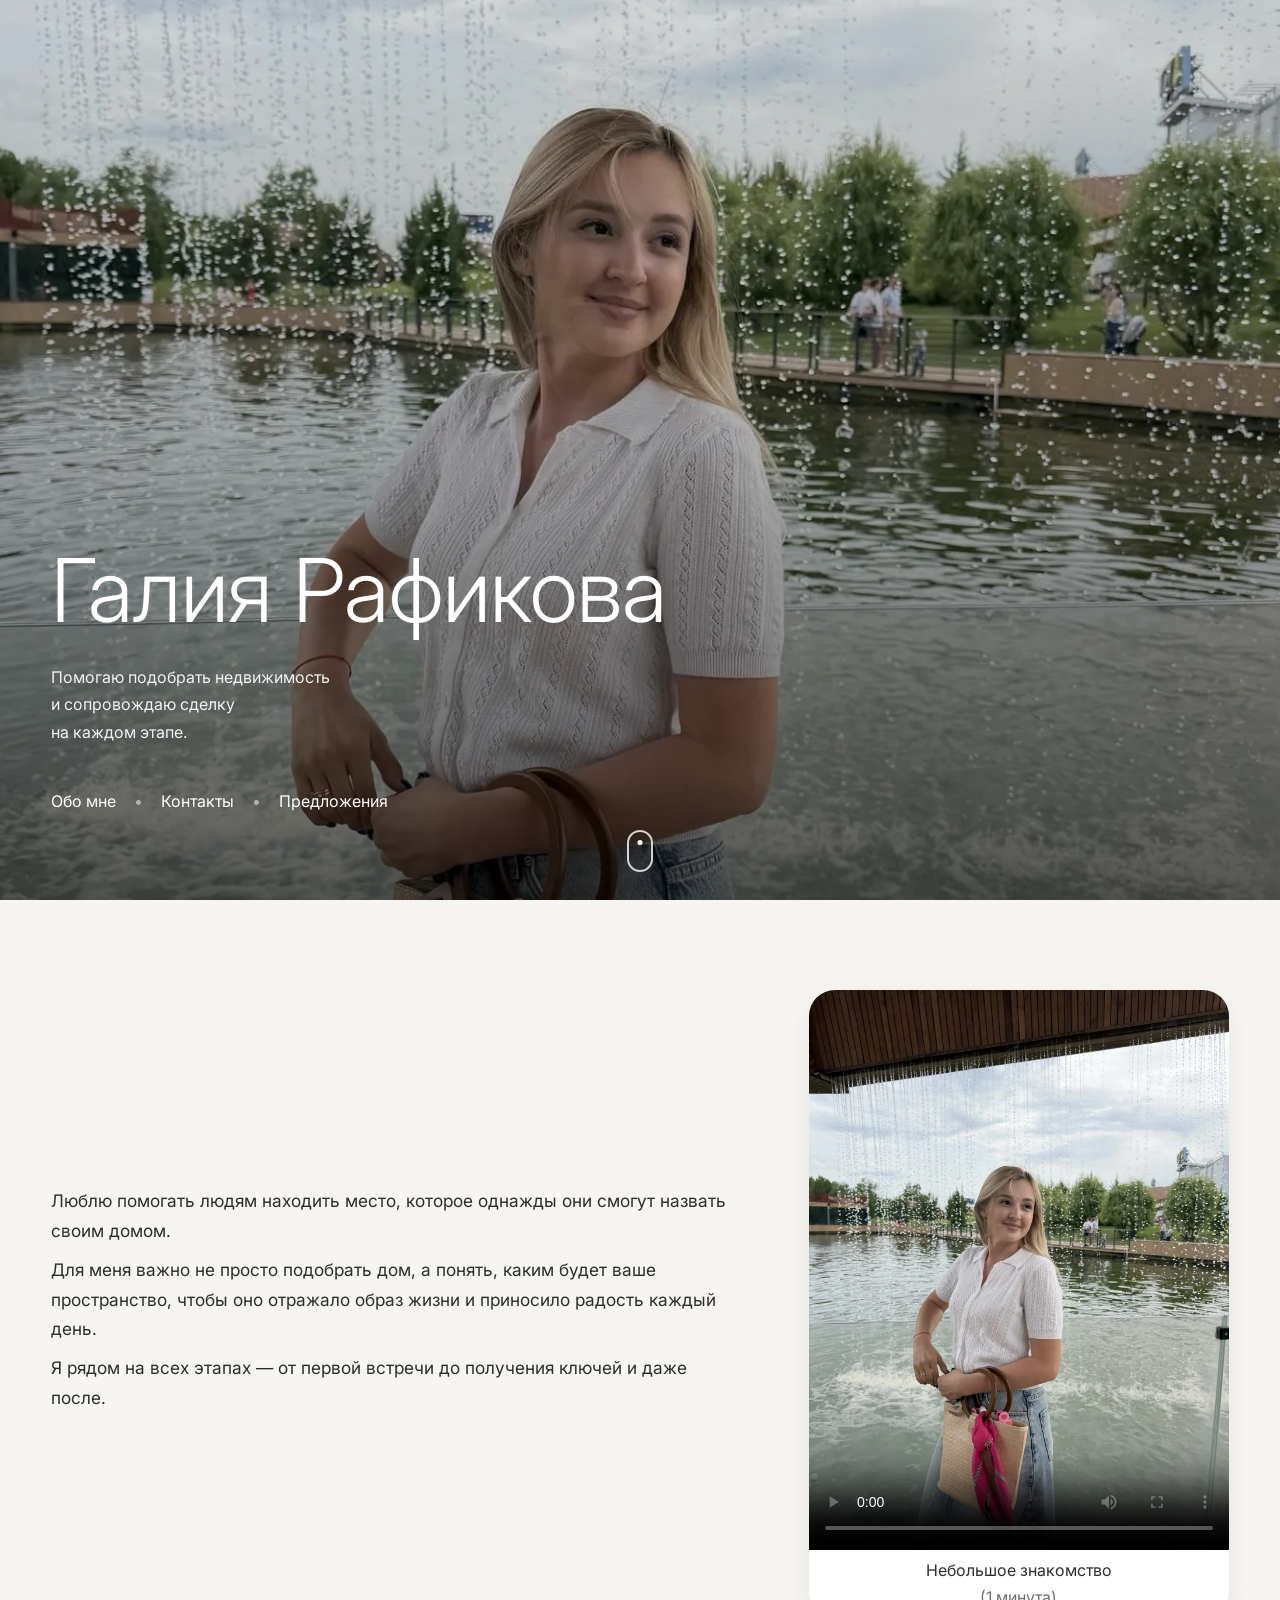
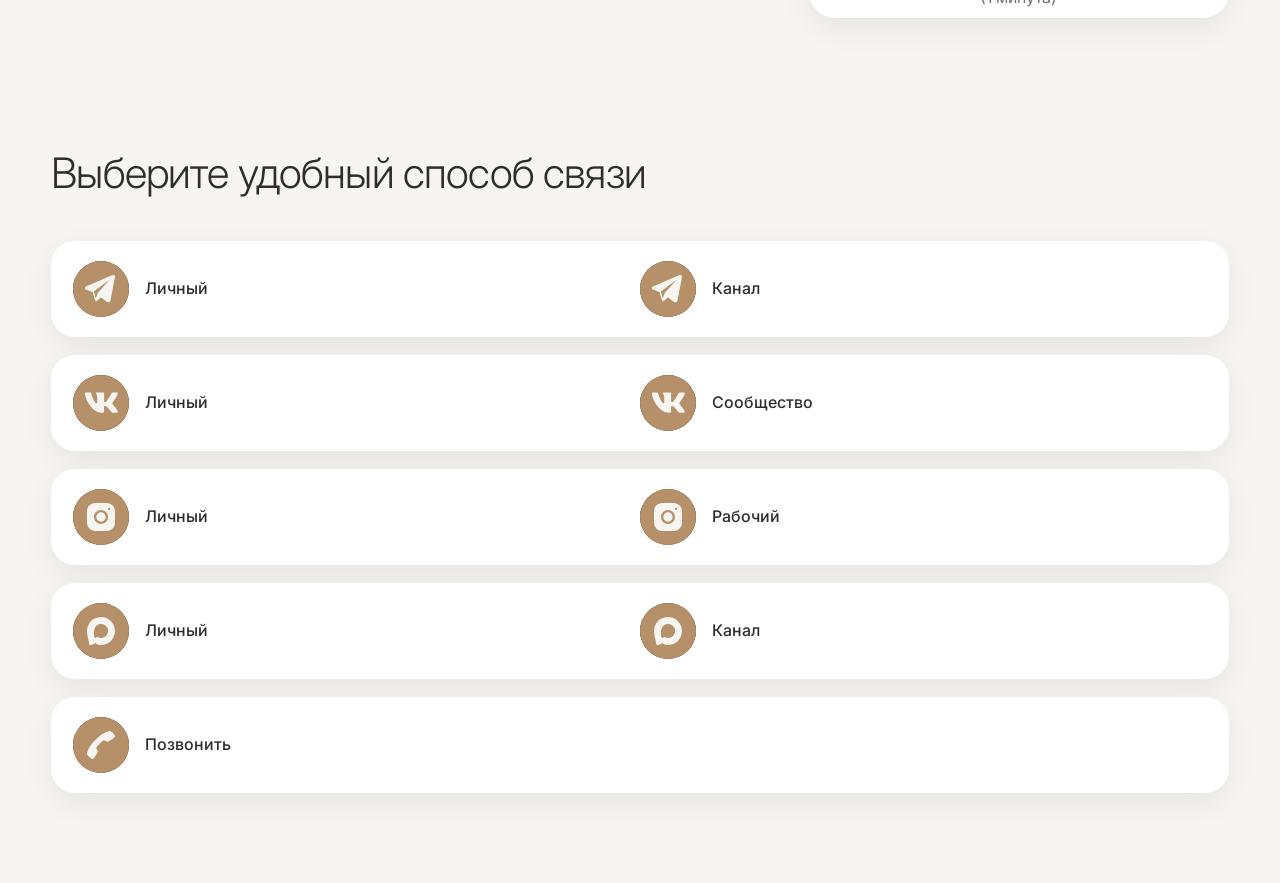
==== index.html @ 05f5747e "Обновить контакты и добавить ссылку на предложения" ====
<!DOCTYPE html>
<html lang="ru">
<head>
    <meta charset="UTF-8">
    <meta name="viewport" content="width=device-width, initial-scale=1.0">
    <title>Галия Рафикова</title>
    <meta name="description" content="Персональная страница. Помогаю подобрать загородный дом и сопровождаю сделку на каждом этапе.">
    <link rel="preconnect" href="https://fonts.googleapis.com">
    <link rel="preconnect" href="https://fonts.gstatic.com" crossorigin>
    <link href="https://fonts.googleapis.com/css2?family=Inter:wght@300;400;500;600;700&display=swap" rel="stylesheet">
    <link rel="stylesheet" href="style.css">
    <!-- Google tag (gtag.js) -->
<script async src="https://www.googletagmanager.com/gtag/js?id=G-031MN42DJV"></script>
<script>
  window.dataLayer = window.dataLayer || [];
  function gtag(){dataLayer.push(arguments);}
  gtag('js', new Date());

  gtag('config', 'G-031MN42DJV');
</script>
</head>
<body>

    <!-- Hero section -->
    <header class="hero">
        <div class="hero-bg"></div>
        <div class="overlay"></div>
        <div class="hero-content">
            <!--<div class="hero-label">Риелтор по загородной недвижимости</div>-->
            <h1>Галия Рафикова</h1>
            <p class="hero-text">Помогаю подобрать недвижимость<br>и сопровождаю сделку<br>на каждом этапе.</p>
            <div class="hero-links">
                <a href="#about">Обо мне</a>
                <span>•</span>
                <a href="#contacts">Контакты</a>
                <span>•</span>
                <a href="#offers">Предложения</a>
            </div>
        </div>
        <a href="#about" class="scroll-down"><span></span></a>
    </header>

    <main>
        <!-- About section -->
        <section class="about section" id="about">
            <div class="container">
                <div class="about-grid">
                    <div class="about-text">
                        <p>Люблю помогать людям находить место, которое однажды они смогут назвать своим домом.</p>
                        <p>Для меня важно не просто подобрать дом, а понять, каким будет ваше пространство, чтобы оно отражало образ жизни и приносило радость каждый день.</p>
                        <p>Я рядом на всех этапах — от первой встречи до получения ключей и даже после.</p>
                    </div>
                    <div class="video-card">
                        <video controls preload="metadata" poster="assets/avatar.jpg">
                            <source src="assets/intro.mp4" type="video/mp4">
                        </video>
                        <div class="video-caption">Небольшое знакомство<br><span>(1 минута)</span></div>
                    </div>
                </div>
            </div>
        </section>

        <!-- Contacts section -->
        <section class="contacts section" id="contacts">
            <div class="container">
                <div class="section-title">Выберите удобный способ связи</div>
                <div class="contact-table">
                    <!-- Telegram row: personal and channel -->
                    <div class="contact-row">
                        <div class="contact-item">
                            <a href="https://t.me/GaliyaRM"><img src="assets/TG.svg" alt"Telegram" class="icon-svg"></a>
                            <span class="label">Личный</span>
                        </div>
                        <div class="contact-item">
                            <a href="https://t.me/poyushchiy_riyeltor"><img src="assets/TG.svg" alt"Telegram" class="icon-svg"></a>
                            <span class="label">Канал</span>
                        </div>
                    </div>
                    <!-- VK row: personal and community -->
                    <div class="contact-row">
                        <div class="contact-item">
                            <a href="https://vk.ru/ggaliyaaa"><img src="assets/VK.svg" alt"VK" class="icon-svg"></a>
                            <span class="label">Личный</span>
                        </div>
                        <div class="contact-item">
                            <a href="https://vk.ru/rieltor_ufa_galiya">
                                <img src="assets/VK.svg" alt="VK">
                            </a>
                            <span class="label">Сообщество</span>
                        </div>
                    </div>
                    <!-- Instagram row -->
                    <div class="contact-row">
                        <div class="contact-item">
                            <a href="https://www.instagram.com/ggaliyaaa?igsh=MXNuMW1iaDBhY3Rzcg=="><img src="assets/Inst.svg" alt"Instagram" class="icon-svg"></a>
                            <span class="label">Личный</span>
                        </div>
                        <div class="contact-item">
                            <a href="https://www.instagram.com/poyushchiy_rieltor?igsh=ZHA2aWFreW03Mzc0">
                                <img src="assets/Inst.svg" alt="Instagram">
                            </a>
                            <span class="label">Рабочий</span>
                        </div>
                    </div>
                    <!-- MAX row: personal and channel -->
                    <div class="contact-row">
                        <div class="contact-item">
                            <a href="https://max.ru/u/f9LHodD0cOJs8bDot6zWqqM2GcvlNwdci64rHVPTE4IN353moFvcKbAG3RU"><img src="assets/Max.svg" alt"Max" class="icon-svg"></a>
                            <span class="label">Личный</span>
                        </div>
                        <div class="contact-item">
                            <a href="https://max.ru/channel_poyushchiy_rieltor"><img src="assets/Max.svg" alt"Max" class="icon-svg"></a>
                            <span class="label">Канал</span>
                        </div>
                    </div>
                    <!-- Телефон row: personal only -->
                    <div class="contact-row">
                        <div class="contact-item">
                            <a href="tel:+79613612350"><img src="assets/Call.svg" alt"Call" class="icon-svg"></a>
                            <span class="label">Позвонить</span>
                        </div>
                        <div class="contact-item"></div>
                    </div>
                </div>
            </div>
        </section>

        <!-- Current offers section: populated automatically from Google Sheets CSV -->
        <section class="offers section" id="offers" hidden>
            <div class="container">
                <div class="section-title">Актуальные предложения</div>
                <div class="offers-grid" id="offers-grid" aria-live="polite"></div>
            </div>
        </section>

    </main>
    <script src="script.js"></script>
    <script src="offers.js?v=3"></script>
</body>
</html>
---- style.css ----
/*
 * Global Stylesheet for the personal portfolio website.
 * This CSS defines the variables, layout, animations and responsive
 * behavior for the entire page. Adjust the values in the :root
 * section to change colors, shadows or other design tokens.
 */

:root {
    --bg: #f7f5f2;
    --surface: #ffffff;
    --text: #2d2d2d;
    --text-light: #707070;
    --accent: #b69063;
    --radius: 26px;
    --shadow: 0 10px 30px rgba(0, 0, 0, .07);
    --transition: .35s ease;
    --container: 1180px;
}

/* Reset and base typography */
*, *::before, *::after {
    margin: 0;
    padding: 0;
    box-sizing: border-box;
}

html {
    scroll-behavior: smooth;
}

body {
    font-family: 'Inter', sans-serif;
    background: var(--bg);
    color: var(--text);
    line-height: 1.7;
    overflow-x: hidden;
    -webkit-font-smoothing: antialiased;
}

img,
video {
    display: block;
    width: 100%;
}

a {
    color: inherit;
    text-decoration: none;
}

.container {
    width: min(92%, var(--container));
    margin: 0 auto;
}

/* Sections fade in as you scroll */
.section {
    padding: 90px 0;
    opacity: 0;
    transform: translateY(45px);
    transition: opacity .8s ease, transform .8s ease;
}

.section.show {
    opacity: 1;
    transform: none;
}

/* Hero section */
.hero {
    position: relative;
    min-height: 100vh;
    display: flex;
    align-items: flex-end;
    overflow: hidden;
}

.hero-bg {
    position: absolute;
    inset: 0;
    background-image: url("assets/avatar.jpg");
    background-position: center;
    background-size: cover;
    animation: kenburns 18s ease-in-out infinite alternate;
}

.overlay {
    position: absolute;
    inset: 0;
    background: linear-gradient(to top, rgba(0, 0, 0, .60), rgba(0, 0, 0, .28), rgba(0, 0, 0, .12));
}

.hero-content {
    position: relative;
    z-index: 2;
    width: min(92%, var(--container));
    margin: 0 auto;
    padding-bottom: 85px;
    color: #fff;
}

.hero-label {
    font-size: .82rem;
    letter-spacing: 2px;
    text-transform: uppercase;
    opacity: .8;
    margin-bottom: 18px;
}

.hero h1 {
    font-size: clamp(48px, 9vw, 88px);
    line-height: 1.05;
    font-weight: 300;
    margin-bottom: 28px;
}

/* Hero tagline: smaller font for better hierarchy */
.hero-text {
    max-width: 520px;
    font-size: 1rem;
    opacity: .92;
    font-weight: 400;
}

.hero-links {
    margin-top: 42px;
    display: flex;
    align-items: center;
    gap: 18px;
}

.hero-links span {
    opacity: .5;
}

.hero-links a {
    position: relative;
}

.hero-links a::after {
    content: "";
    position: absolute;
    left: 0;
    bottom: -6px;
    width: 0;
    height: 1px;
    background: white;
    transition: var(--transition);
}

.hero-links a:hover::after {
    width: 100%;
}

/* Scroll indicator */
.scroll-down {
    position: absolute;
    bottom: 28px;
    left: 50%;
    transform: translateX(-50%);
    z-index: 5;
}

.scroll-down span {
    width: 26px;
    height: 42px;
    display: block;
    border: 2px solid rgba(255, 255, 255, .8);
    border-radius: 30px;
    position: relative;
}

.scroll-down span::after {
    content: "";
    width: 5px;
    height: 5px;
    background: white;
    border-radius: 50%;
    position: absolute;
    left: 50%;
    top: 8px;
    transform: translateX(-50%);
    animation: wheel 2s infinite;
}

/* About section */
.about-grid {
    display: grid;
    grid-template-columns: 1fr 420px;
    gap: 70px;
    align-items: center;
}

.about-text {
    font-size: 1.08rem;
}

.about-text p {
    margin-bottom: 10px;
}

.signature {
    margin-top: 42px;
    font-size: 2rem;
    color: var(--accent);
    font-weight: 300;
}

.video-card {
    background: var(--surface);
    border-radius: var(--radius);
    overflow: hidden;
    box-shadow: var(--shadow);
}

/* Make the video horizontal (16:9) instead of vertical */
.video-card video {
    width:100%;
    aspect-ratio: 9 / 12;
    object-fit: cover;
    display:block;
}

.video-caption {
    padding: 7px 7px;
    text-align: center;
    font-size: 1rem;
}

.video-caption span {
    color: var(--text-light);
}

/* Contacts section */
.contacts {
    padding-top: 40px;
}

.section-title {
    font-size: clamp(32px, 5vw, 42px);
    font-weight: 300;
    line-height: 1.2;
    margin-bottom: 42px;
    letter-spacing: -0.02em;
}

.cards {
    display: grid;
    grid-template-columns: 1fr;
    gap: 18px;
}

.card {
    background: var(--surface);
    border-radius: 24px;
    padding: 24px 26px;
    display: flex;
    justify-content: space-between;
    align-items: center;
    box-shadow: var(--shadow);
    transition: transform var(--transition), box-shadow var(--transition), background var(--transition);
    position: relative;
    overflow: hidden;
}

.card:hover {
    transform: translateY(-6px);
    box-shadow: 0 18px 40px rgba(0, 0, 0, .10);
}

.card-left {
    display: flex;
    align-items: center;
    gap: 18px;
}

.icon {
    width: 56px;
    height: 56px;
    border-radius: 50%;
    background: #222;
    color: #fff;
    display: flex;
    justify-content: center;
    align-items: center;
    flex-shrink: 0;
    font-size: .9rem;
    font-weight: 600;
    letter-spacing: .04em;
}

.card h3 {
    font-size: 1.08rem;
    font-weight: 600;
    margin-bottom: 2px;
}

.card p {
    color: var(--text-light);
    font-size: .95rem;
}

.arrow {
    font-size: 1.5rem;
    color: var(--accent);
    transition: transform var(--transition);
}

.card:hover .arrow {
    transform: translateX(6px);
}

/* New contact table layout: rows with two columns (personal and channel) */
.contact-table {
    display: flex;
    flex-direction: column;
    gap: 18px;
}

/* Each contact row now contains two equal-width items */
.contact-row {
    display: grid;
    grid-template-columns: 1fr 1fr;
    align-items: center;
    background: var(--surface);
    border-radius: 24px;
    padding: 20px 22px;
    box-shadow: var(--shadow);
    transition: transform var(--transition), box-shadow var(--transition);
}

.contact-row:hover {
    transform: translateY(-4px);
    box-shadow: 0 16px 32px rgba(0, 0, 0, .10);
}

/* Individual contact item: icon + label */
.contact-item {
    display: flex;
    align-items: center;
    justify-content: flex-start;
}

.contact-item a {
    width: 56px;
    height: 56px;
    border-radius: 50%;
    background: #222;
    color: #fff;
    display: flex;
    align-items: center;
    justify-content: center;
    font-size: .9rem;
    font-weight: 600;
    letter-spacing: .04em;
    position: relative;
    overflow: hidden;
    transition: background var(--transition);
}

.contact-item a:hover {
    background: var(--accent);
}

.contact-item .label {
    margin-left: 16px;
    font-size: 1rem;
    font-weight: 500;
    color: var(--text);
}

/* Empty contact items (no channel) still occupy space but are invisible */
.contact-item:empty {
    visibility: hidden;
}

/* Ripple effect */
/* Ripple effect: apply globally to any element that appends a .ripple span */
.ripple {
    position: absolute;
    width: 14px;
    height: 14px;
    border-radius: 50%;
    background: rgba(182, 144, 99, .18);
    transform: translate(-50%, -50%) scale(0);
    pointer-events: none;
    animation: ripple .6s ease-out;
}

@keyframes ripple {
    to {
        transform: translate(-50%, -50%) scale(22);
        opacity: 0;
    }
}

/* Animations */
@keyframes wheel {
    0% {
        opacity: 0;
        transform: translate(-50%, 0);
    }
    50% {
        opacity: 1;
    }
    100% {
        opacity: 0;
        transform: translate(-50%, 16px);
    }
}

@keyframes kenburns {
    from {
        transform: scale(1);
    }
    to {
        transform: scale(1.08);
    }
}

/* Responsive adjustments */
@media (max-width: 920px) {
    .section {
        padding: 80px 0;
    }
    .about-grid {
        grid-template-columns: 1fr;
        gap: 46px;
    }
    .video-card {
        position: relative;
        width: 100%;
        max-width:360px;
        margin:0 auto;
        border-radius: 24px;
        overflow: hidden;
    }
}

@media (max-width: 640px) {
    .hero-content {
        padding-bottom: 92px;
    }
    .hero h1 {
        font-size: 3.15rem;
    }
    .hero-text {
        font-size: 1rem;
    }
    .hero-links {
        margin-top: 34px;
        font-size: .96rem;
    }
    .section {
        padding: 68px 0;
    }
    .about-text {
        font-size: 1rem;
    }
    .section-title {
        font-size: 2rem;
        margin-bottom: 30px;
    }
    .card {
        padding: 20px;
        border-radius: 22px;
    }
    .card:active {
        transform: scale(.985);
    }
    .icon {
        width: 50px;
        height: 50px;
        font-size: .82rem;
    }
    .arrow {
        font-size: 1.3rem;
    }
}

@media (min-width: 1440px) {
    .hero-content {
        padding-bottom: 110px;
    }
    .section {
        padding: 120px 0;
    }
}

/* Current offers */
.offers[hidden] {
    display: none !important;
}

.offers-grid {
    display: grid;
    grid-template-columns: 1fr;
    gap: 18px;
}

.offer-card {
    min-width: 0;
    background: var(--surface);
    border-radius: 24px;
    overflow: hidden;
    box-shadow: var(--shadow);
    display: flex;
    flex-direction: column;
    transition: transform var(--transition), box-shadow var(--transition);
}

.offer-card:hover {
    transform: translateY(-4px);
    box-shadow: 0 16px 32px rgba(0, 0, 0, .10);
}

.offer-media {
    position: relative;
    width: 100%;
    aspect-ratio: 4 / 3;
    overflow: hidden;
    background: #eeeae5;
}

.offer-media img {
    width: 100%;
    height: 100%;
    object-fit: cover;
}

.offer-image-placeholder {
    width: 100%;
    height: 100%;
    display: flex;
    align-items: center;
    justify-content: center;
    padding: 20px;
    color: var(--text-light);
    text-align: center;
    font-size: .92rem;
    background: linear-gradient(135deg, #f0ede9 0%, #e7e2dc 100%);
}

.offer-body {
    padding: 20px;
    display: flex;
    flex-direction: column;
    flex: 1;
}

.offer-title {
    font-size: 1.08rem;
    font-weight: 600;
    line-height: 1.35;
    margin-bottom: 10px;
}

.offer-price {
    font-size: 1.16rem;
    font-weight: 600;
    color: var(--accent);
    margin-bottom: 18px;
}

.offer-button {
    margin-top: auto;
    min-height: 48px;
    border-radius: 999px;
    background: #222;
    color: #fff;
    display: inline-flex;
    align-items: center;
    justify-content: center;
    padding: 12px 20px;
    font-size: .96rem;
    font-weight: 500;
    transition: background var(--transition), transform var(--transition);
}

.offer-button:hover {
    background: var(--accent);
}

.offer-button:active {
    transform: scale(.985);
}

@media (min-width: 700px) {
    .offers-grid {
        grid-template-columns: repeat(2, minmax(0, 1fr));
    }
}

@media (min-width: 1050px) {
    .offers-grid {
        grid-template-columns: repeat(3, minmax(0, 1fr));
    }
}
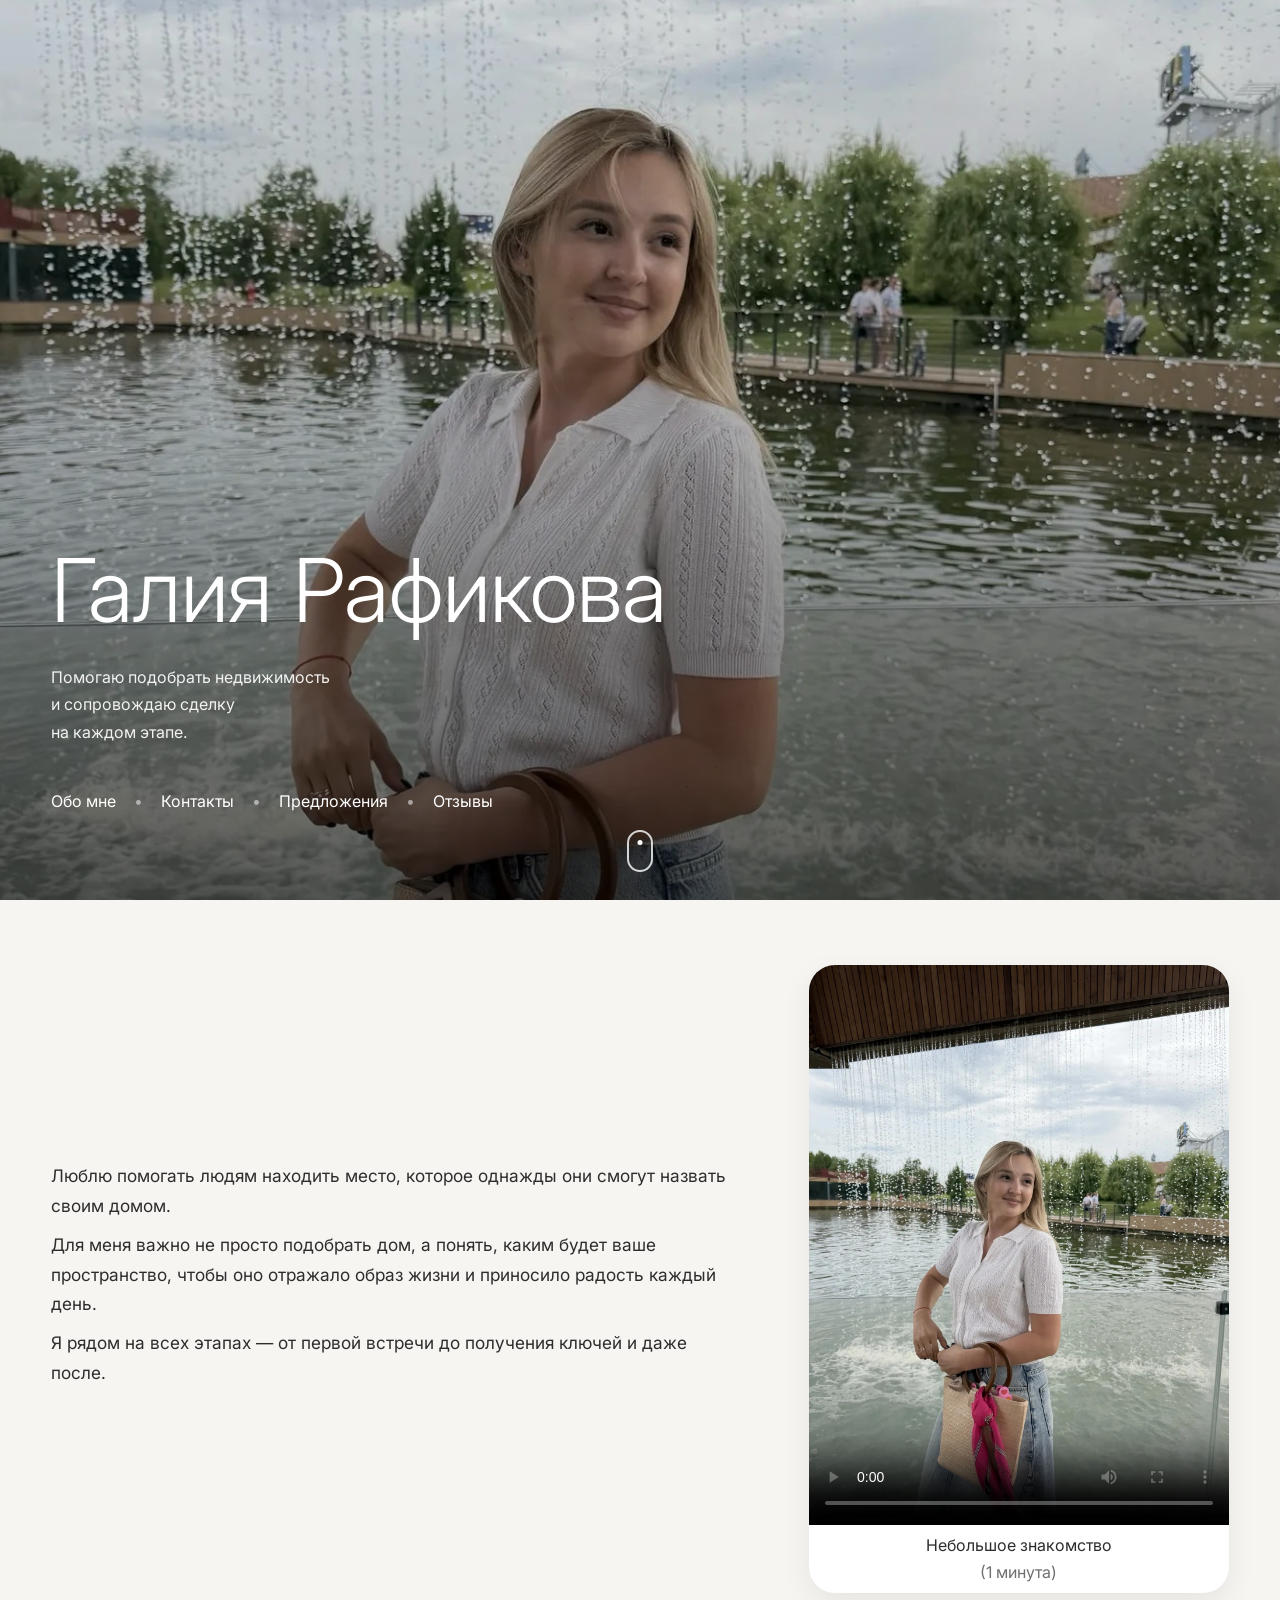
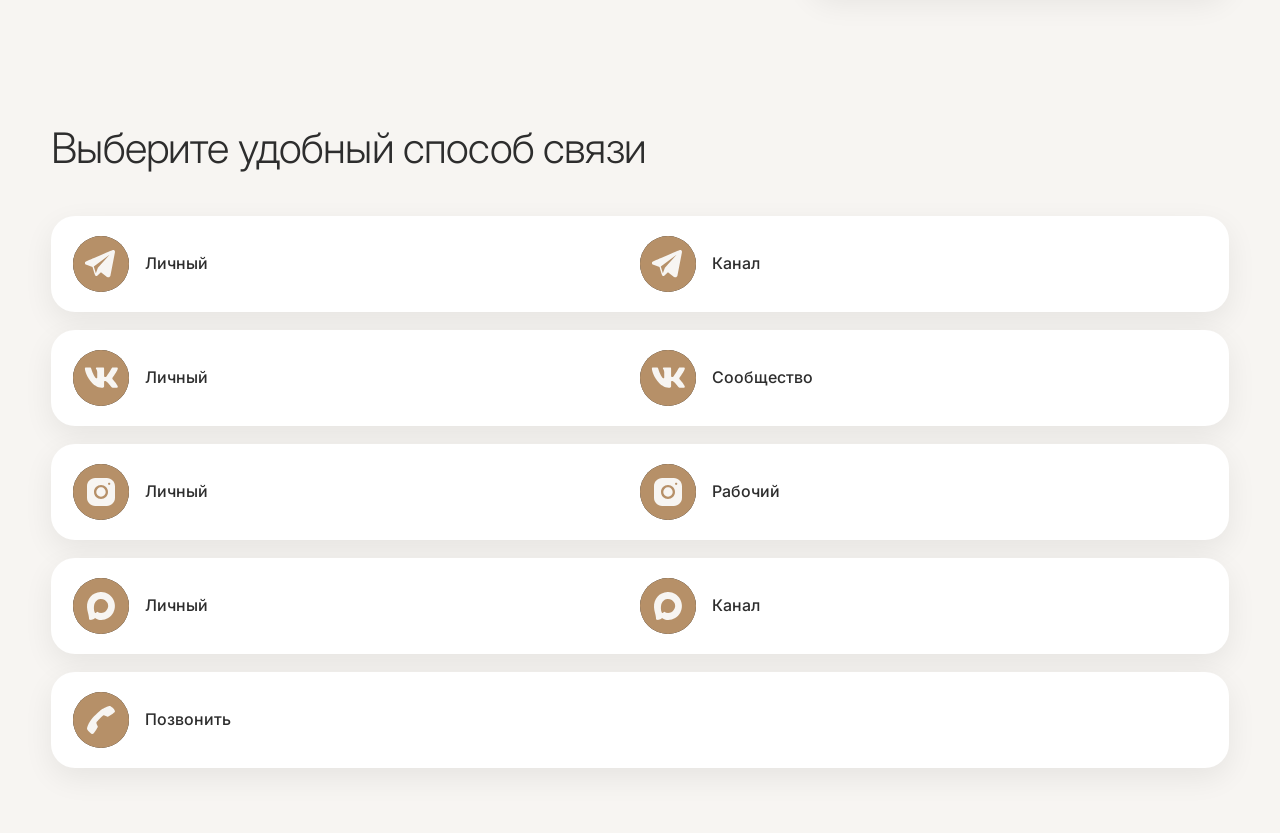
==== commit f27e50a3: "Добавить отзывы в меню и уменьшить отступы между блоками" ====
--- a/index.html
+++ b/index.html
@@ -9,6 +9,36 @@
     <link rel="preconnect" href="https://fonts.gstatic.com" crossorigin>
     <link href="https://fonts.googleapis.com/css2?family=Inter:wght@300;400;500;600;700&display=swap" rel="stylesheet">
     <link rel="stylesheet" href="style.css">
+    <style>
+        /* Tighter spacing between the main content blocks */
+        .section {
+            padding: 65px 0;
+        }
+
+        @media (max-width: 920px) {
+            .section {
+                padding: 52px 0;
+            }
+        }
+
+        @media (max-width: 640px) {
+            .section {
+                padding: 44px 0;
+            }
+
+            .hero-links {
+                flex-wrap: wrap;
+                column-gap: 10px;
+                row-gap: 8px;
+            }
+        }
+
+        @media (min-width: 1440px) {
+            .section {
+                padding: 90px 0;
+            }
+        }
+    </style>
     <!-- Google tag (gtag.js) -->
 <script async src="https://www.googletagmanager.com/gtag/js?id=G-031MN42DJV"></script>
 <script>
@@ -35,6 +65,8 @@
                 <a href="#contacts">Контакты</a>
                 <span>•</span>
                 <a href="#offers">Предложения</a>
+                <span>•</span>
+                <a href="https://vk.ru/album-240409354_309946072" target="_blank" rel="noopener noreferrer">Отзывы</a>
             </div>
         </div>
         <a href="#about" class="scroll-down"><span></span></a>
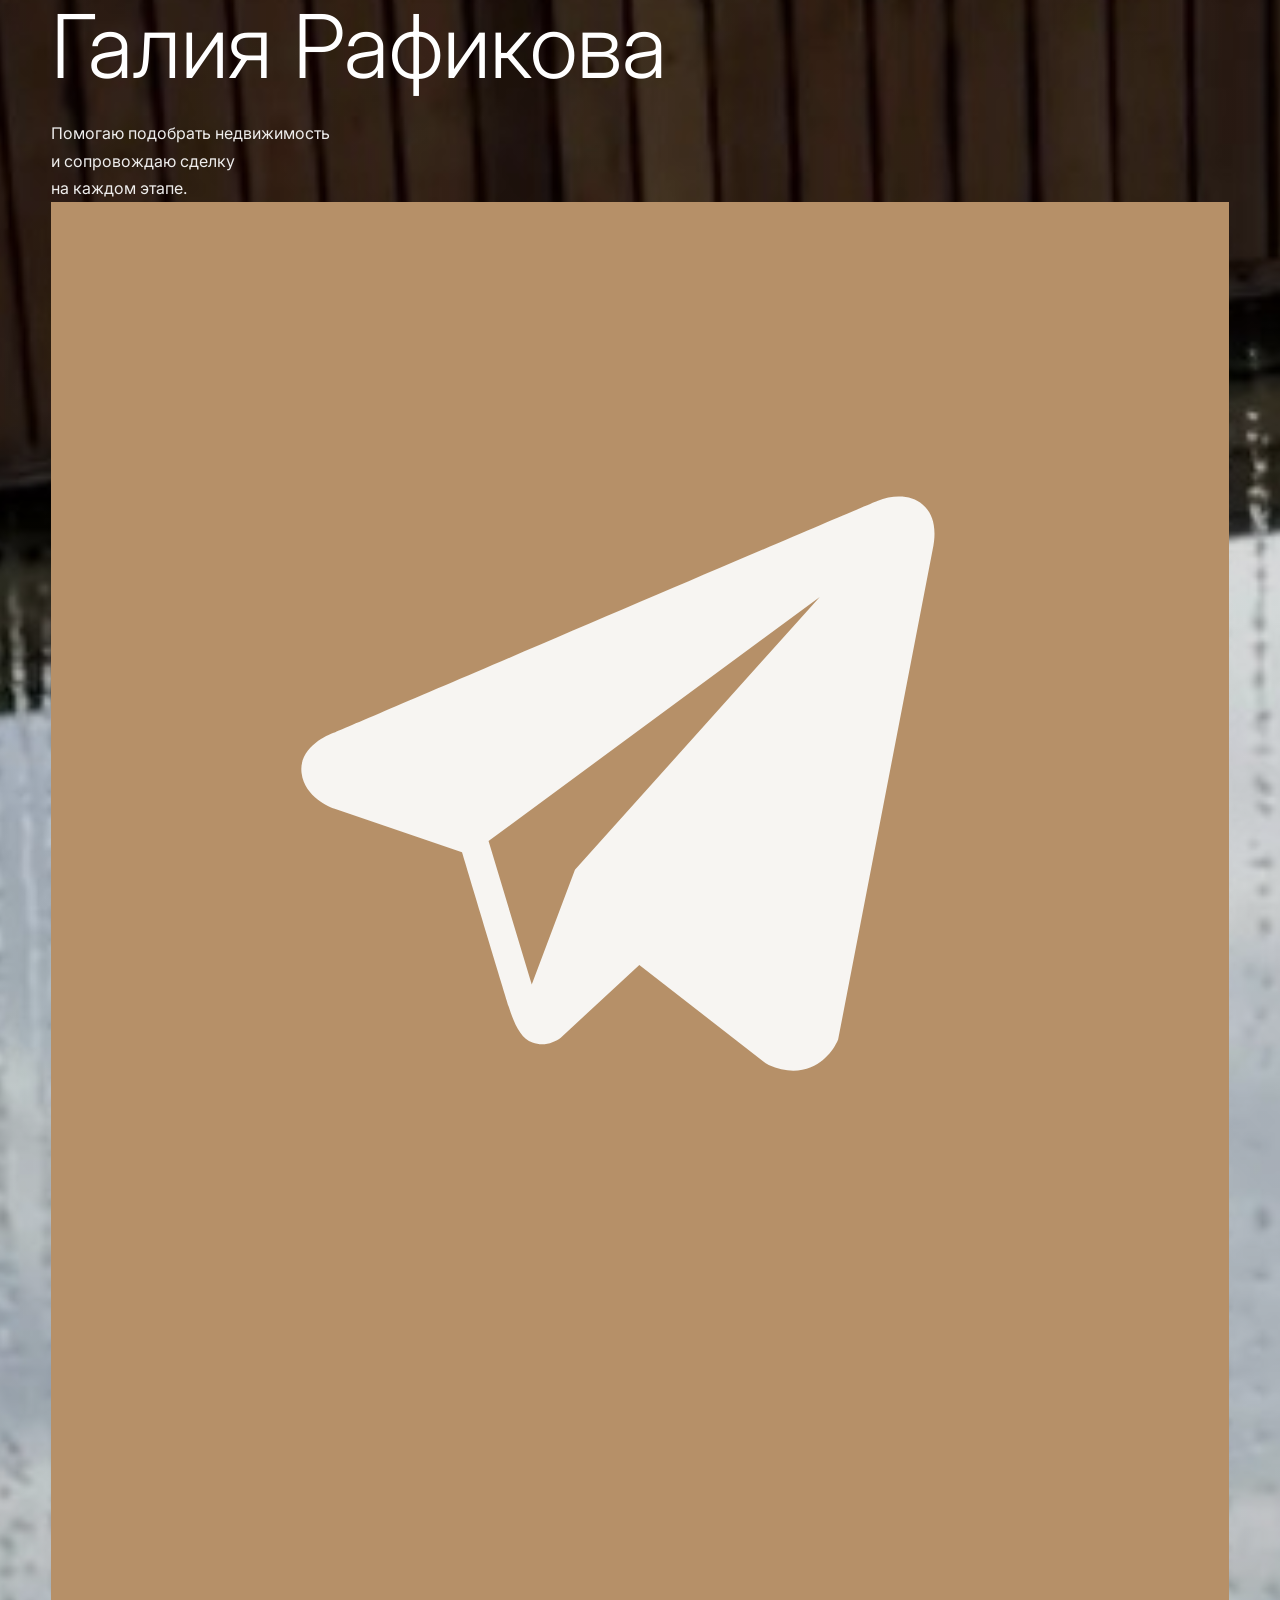
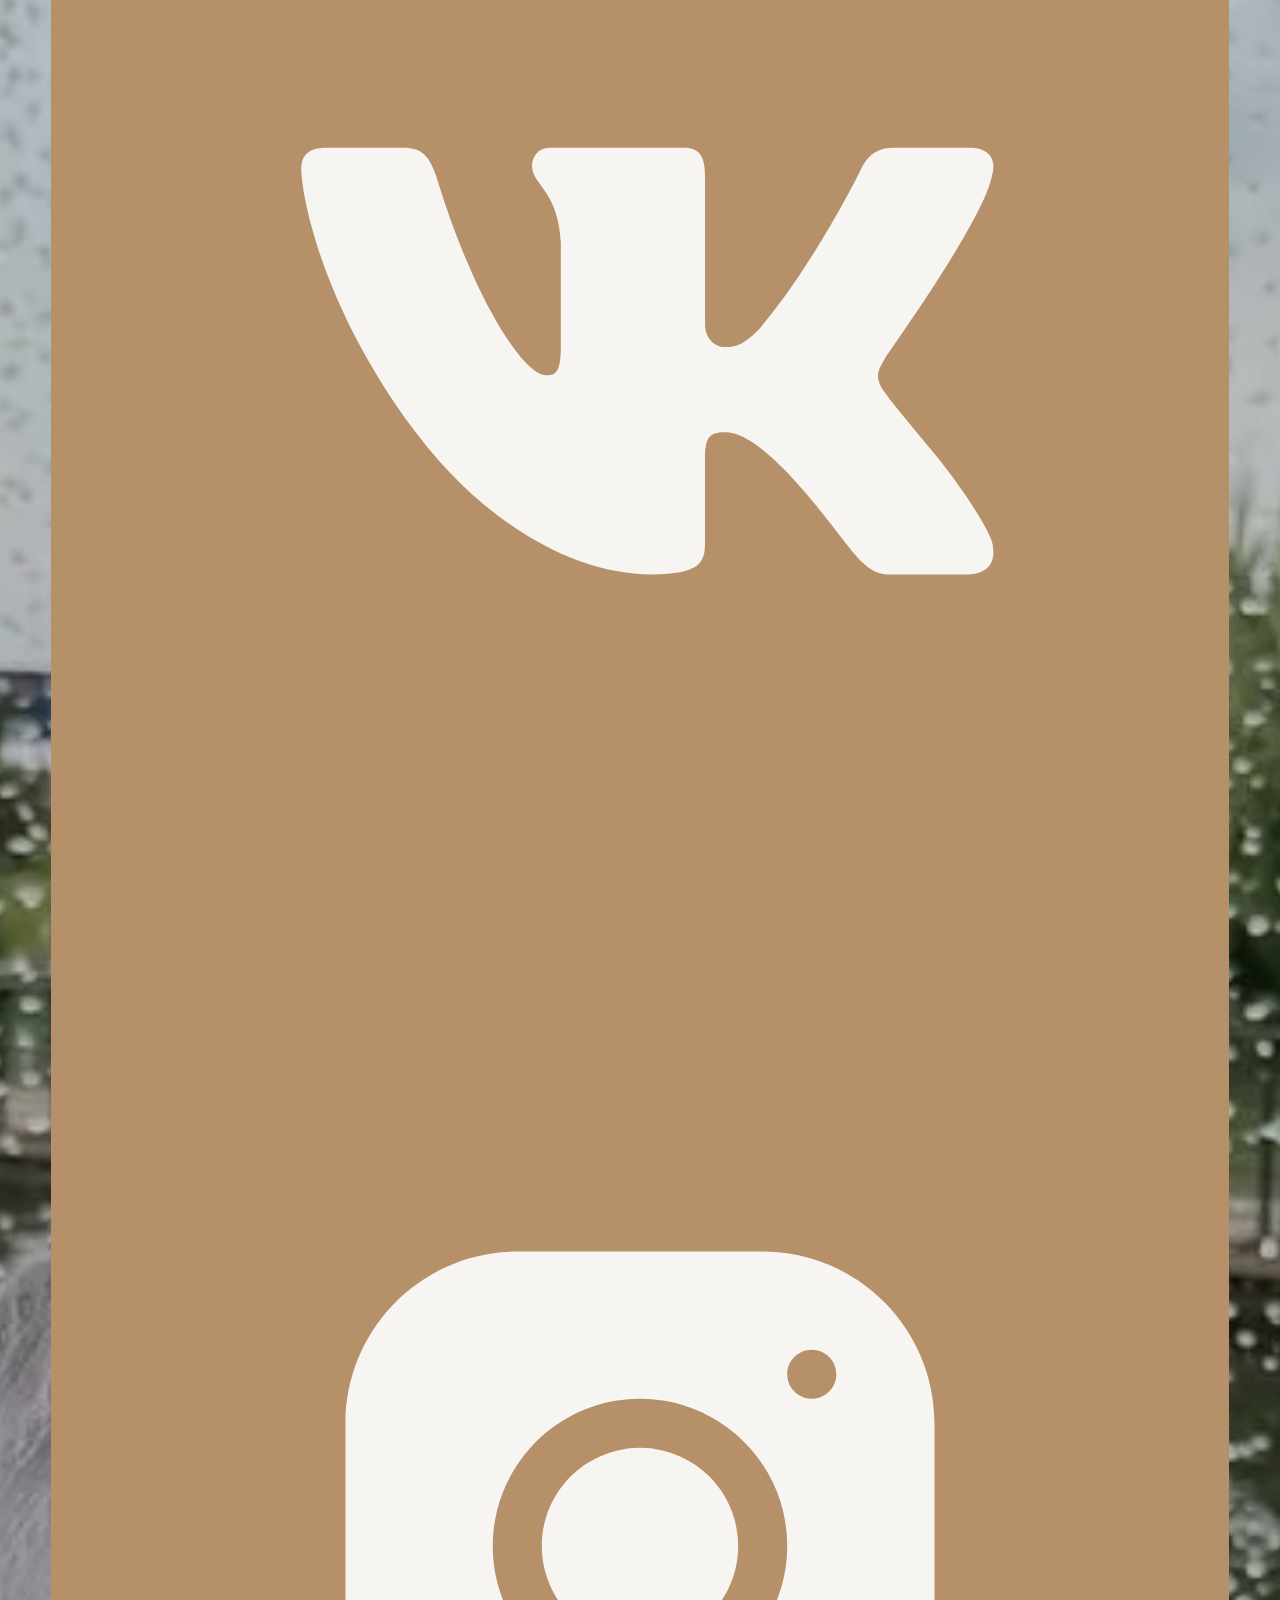
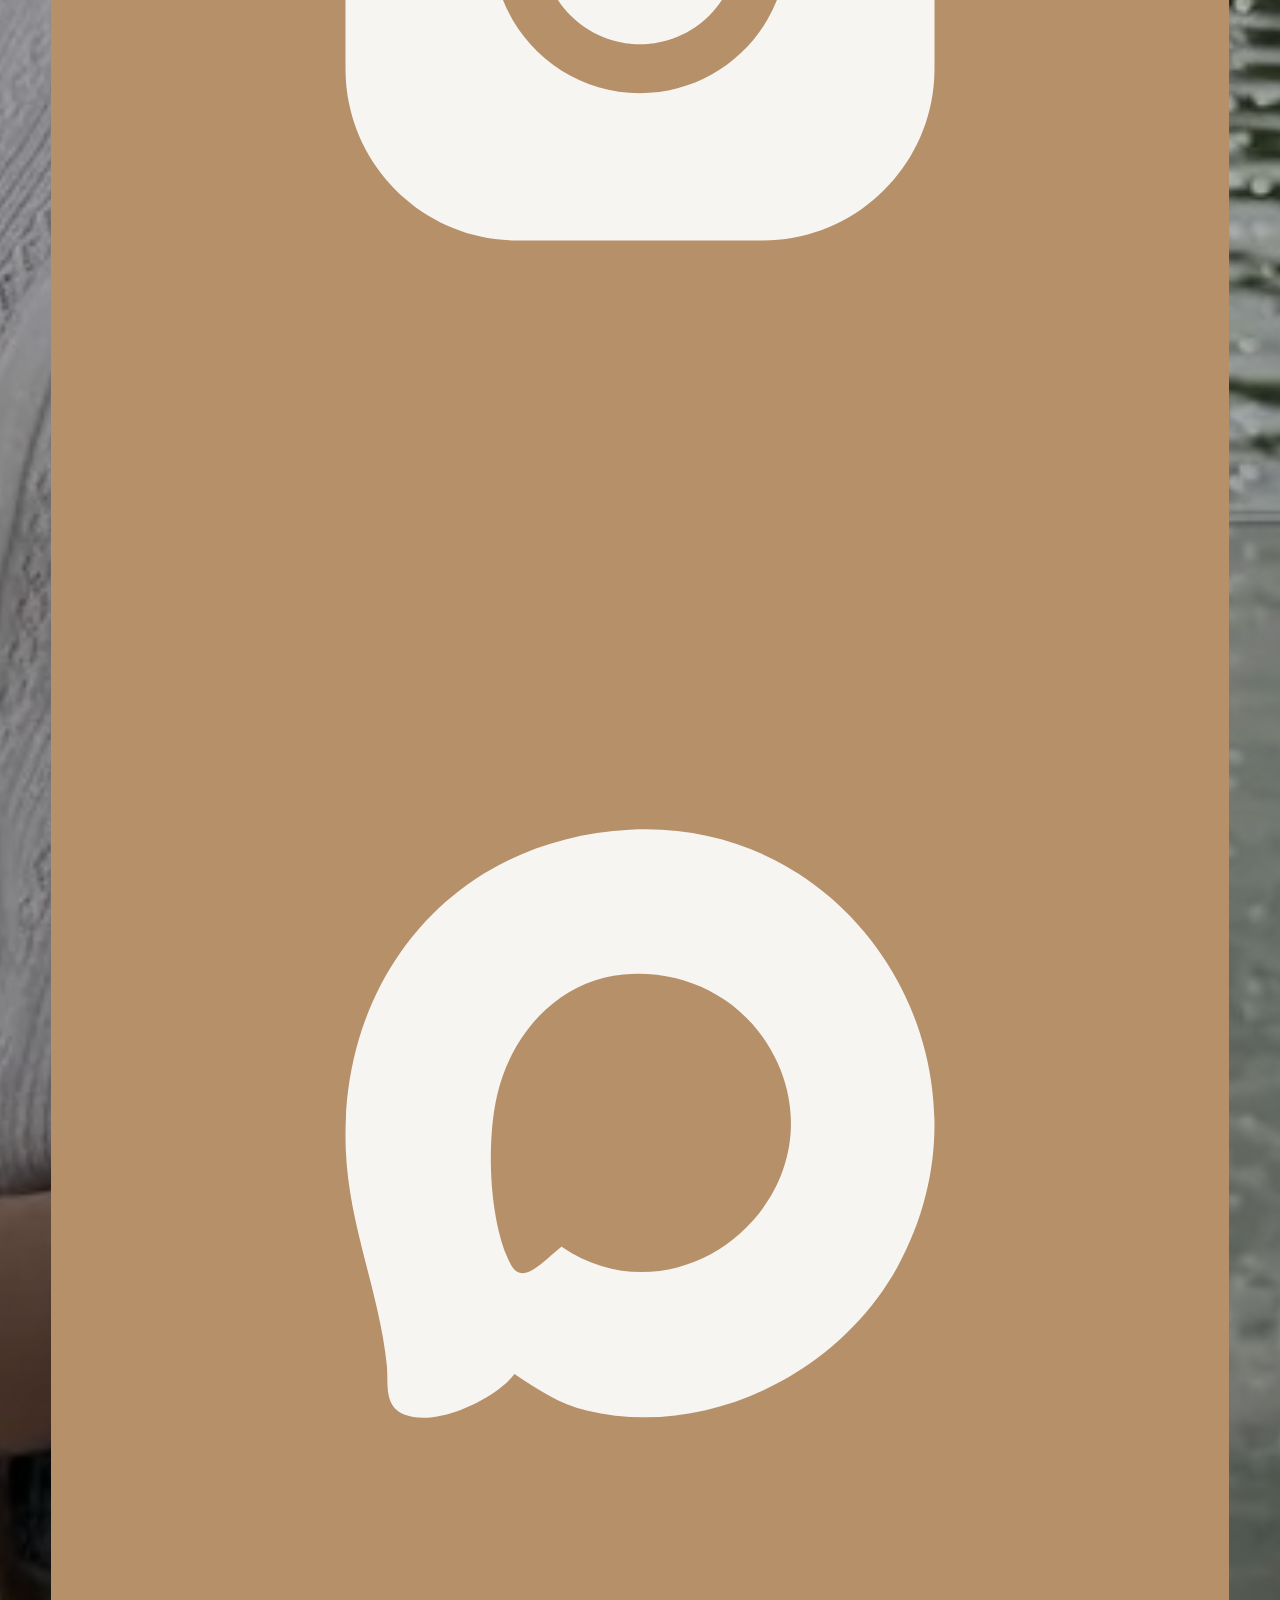
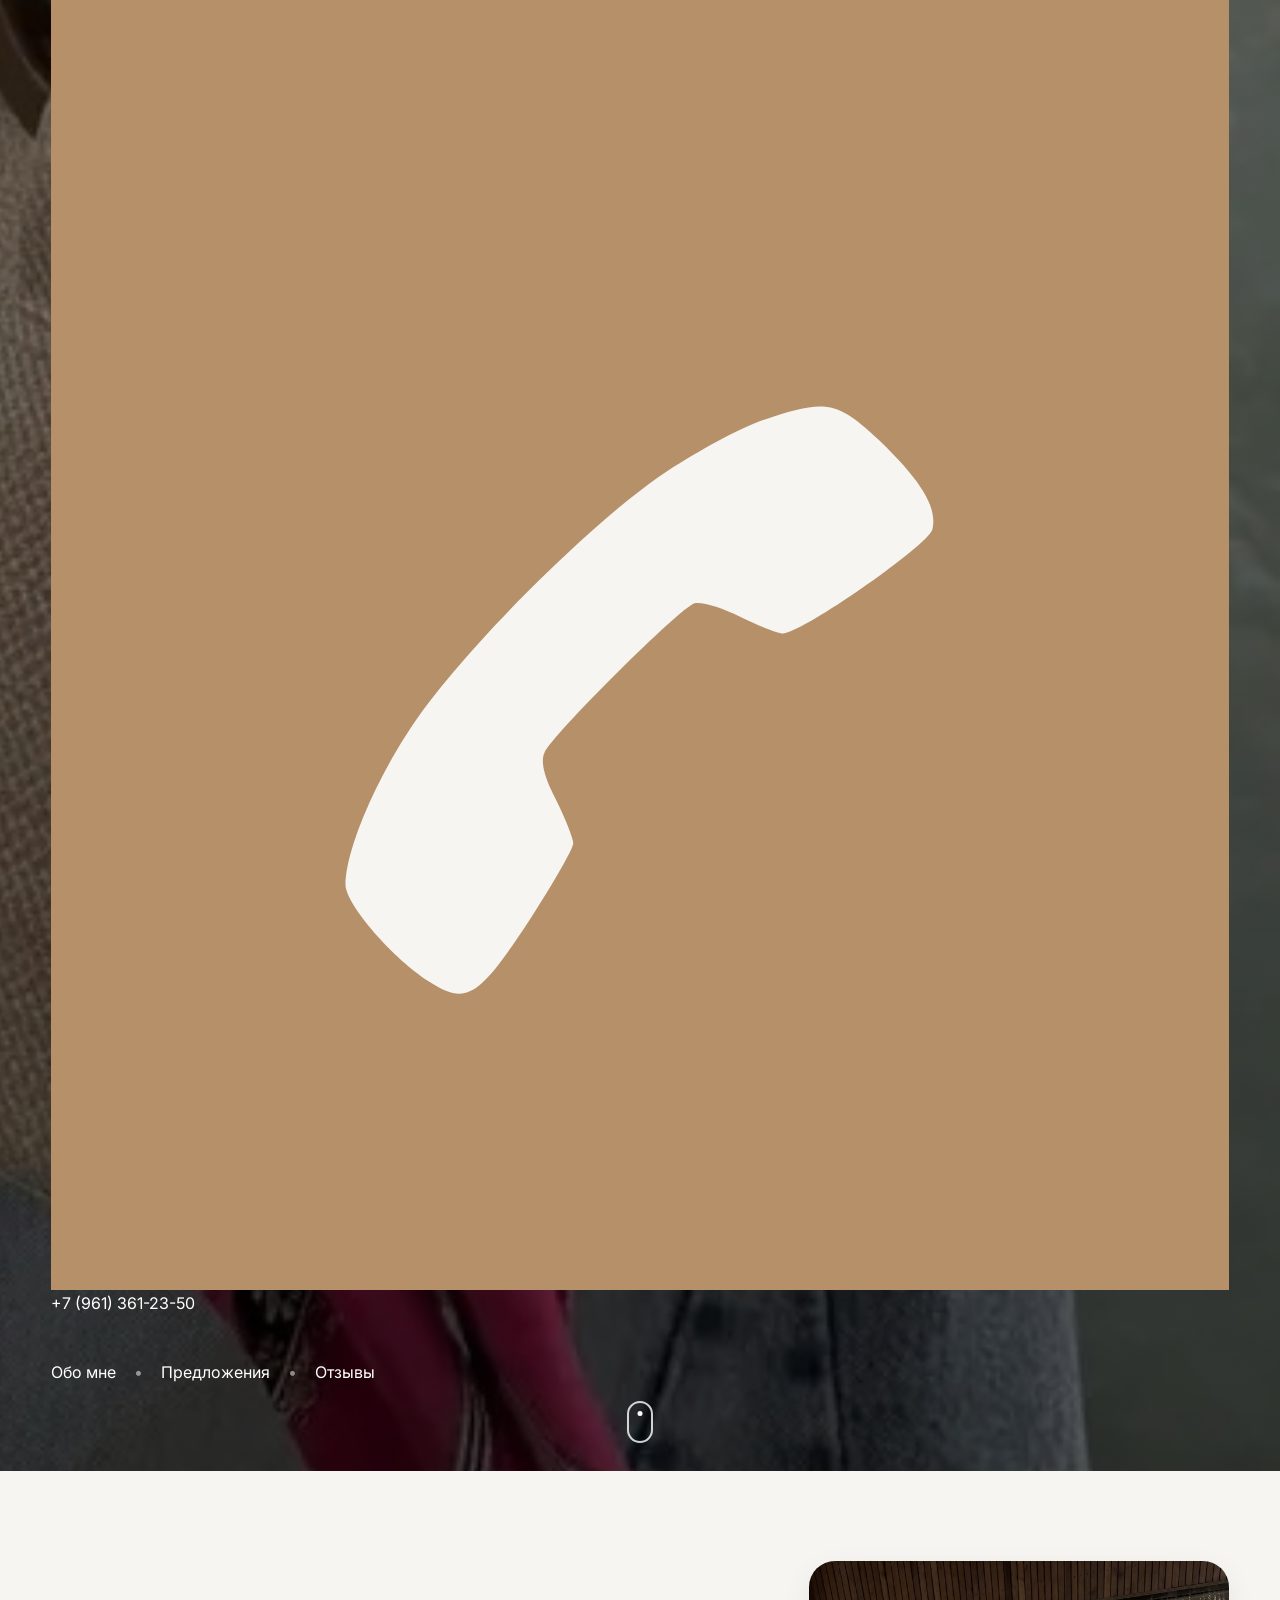
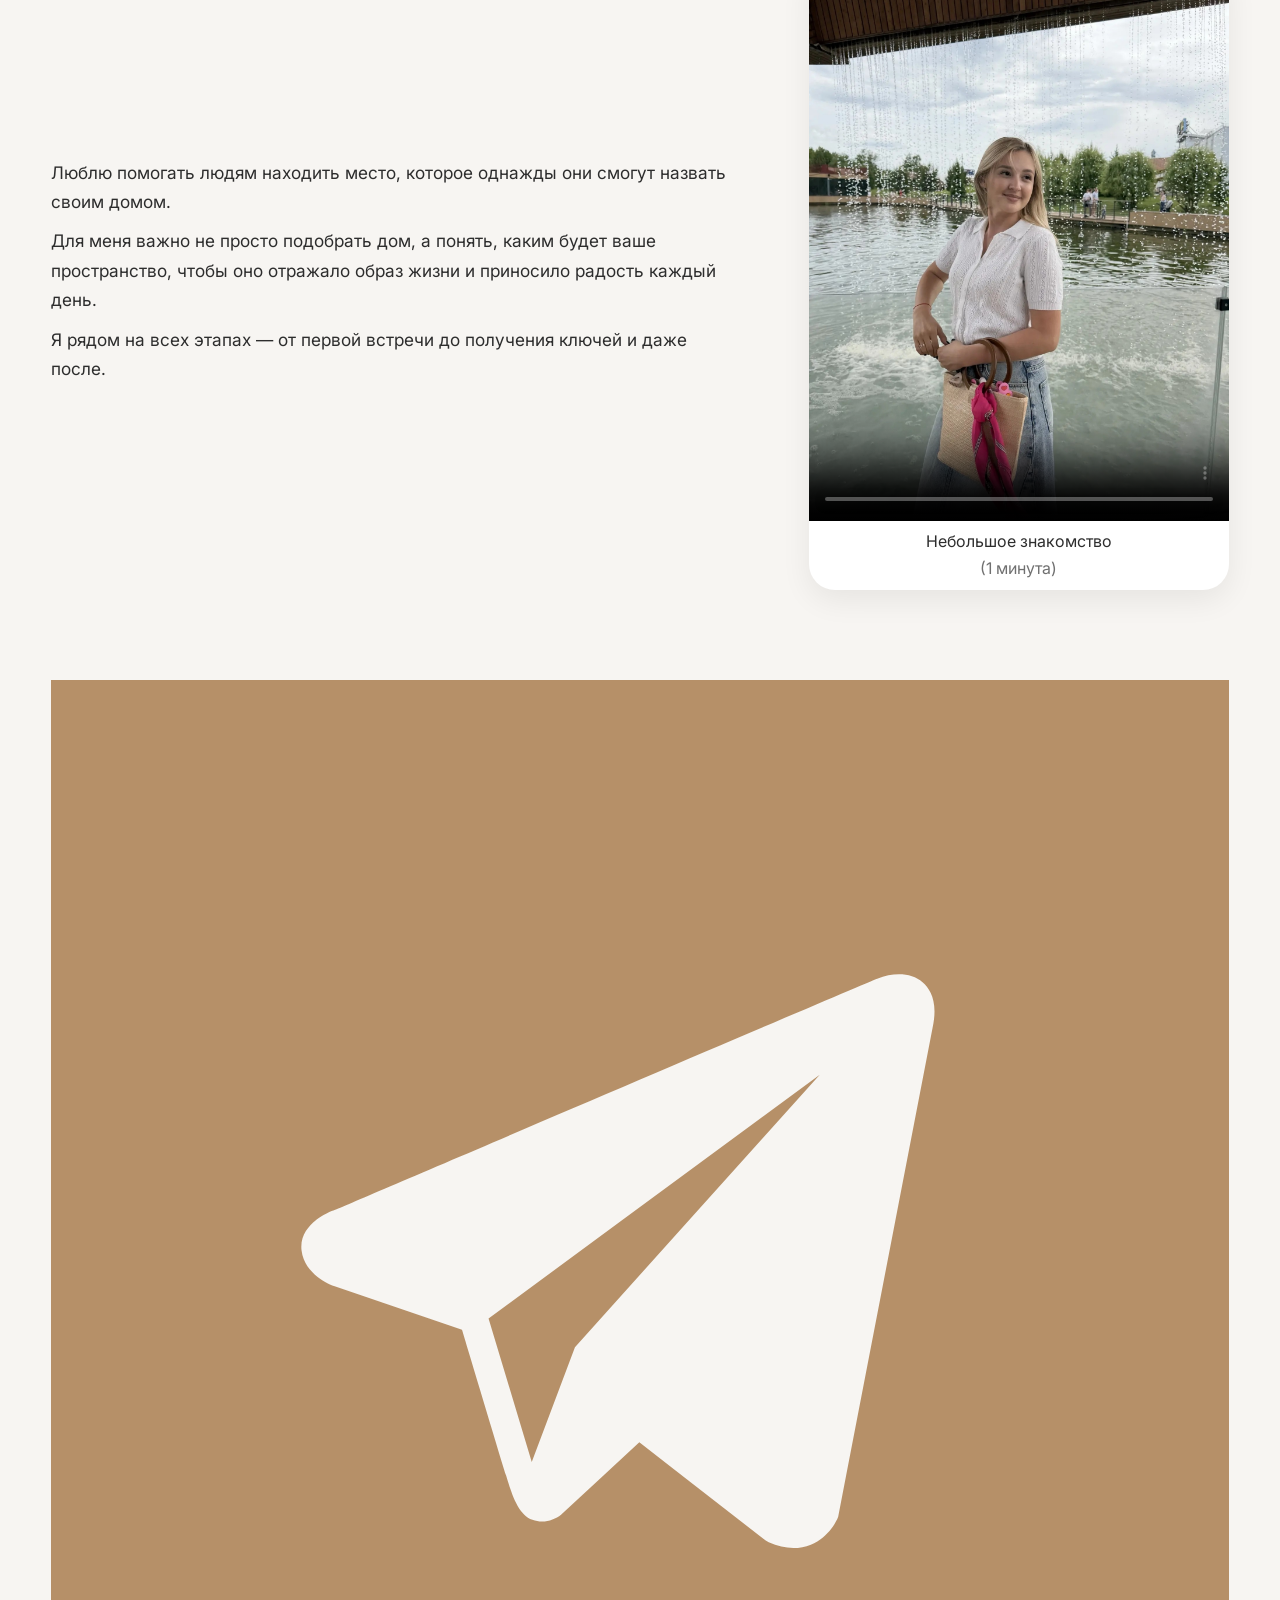
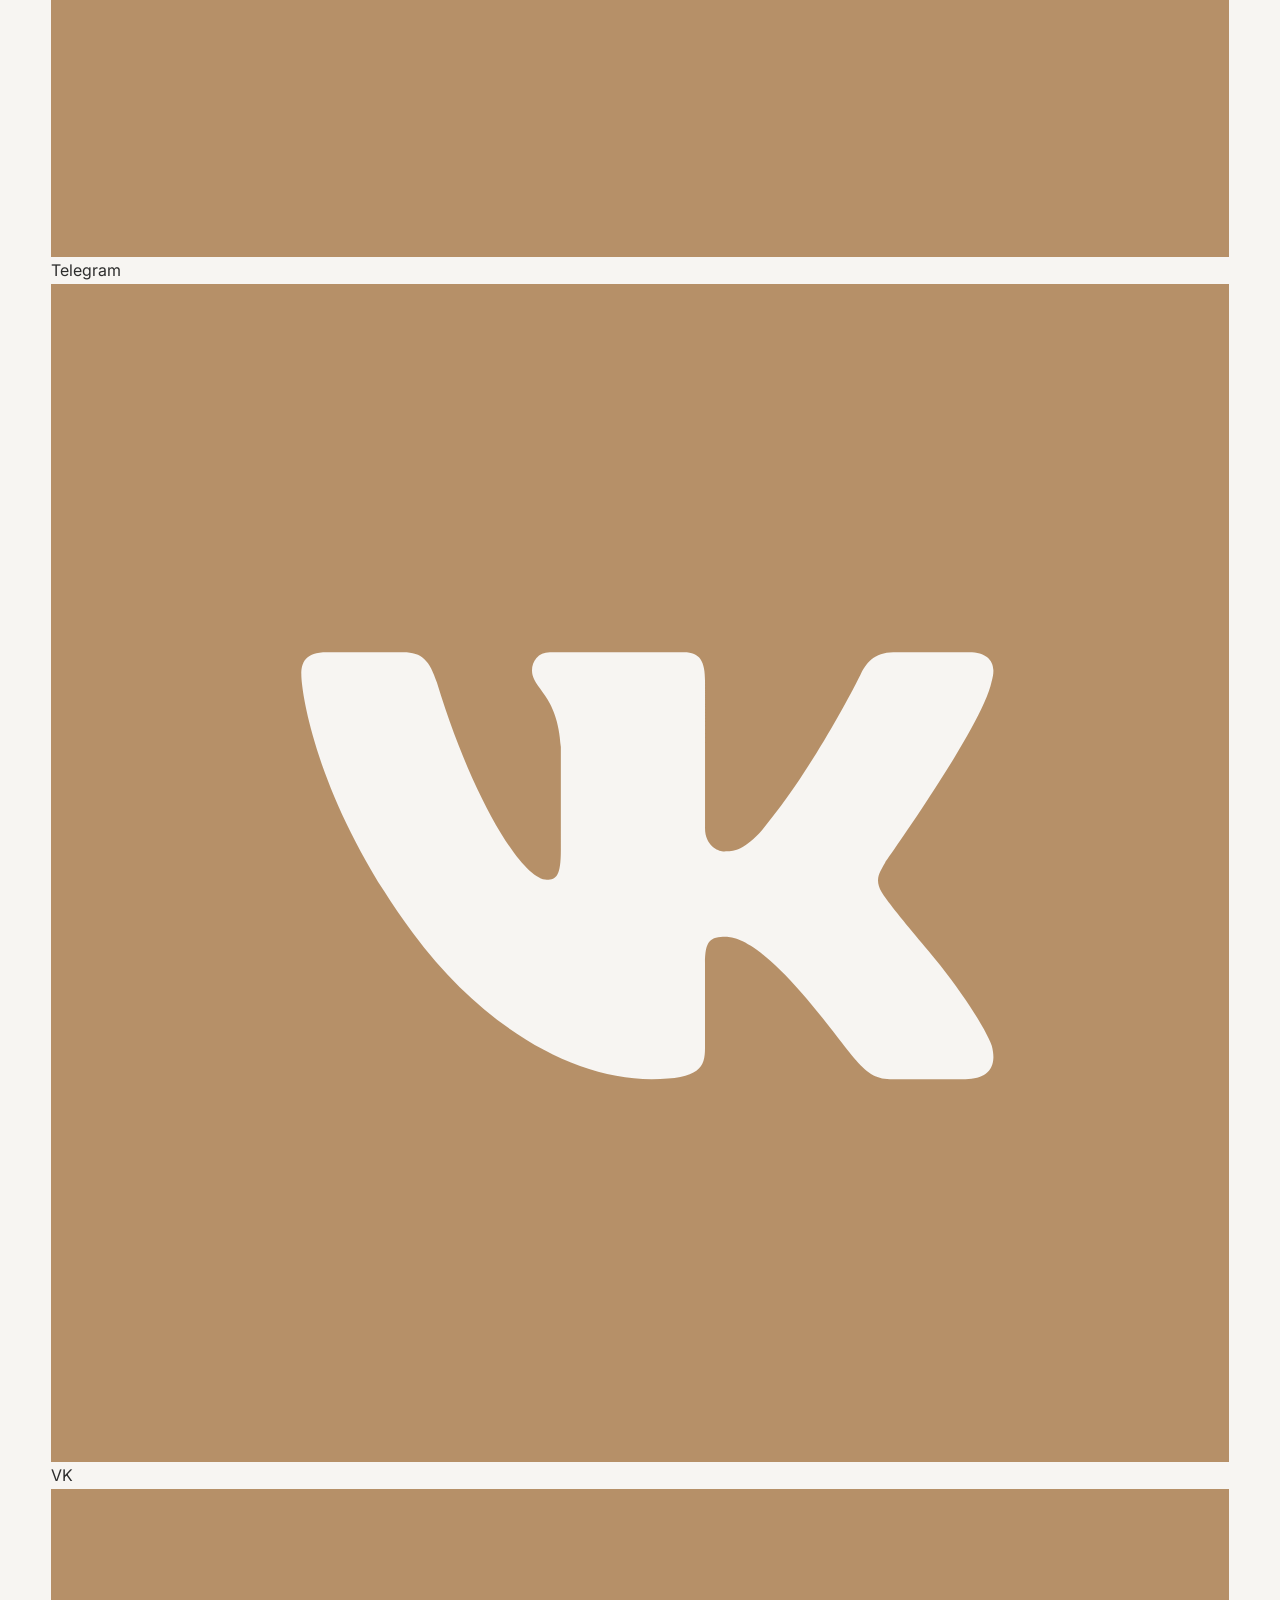
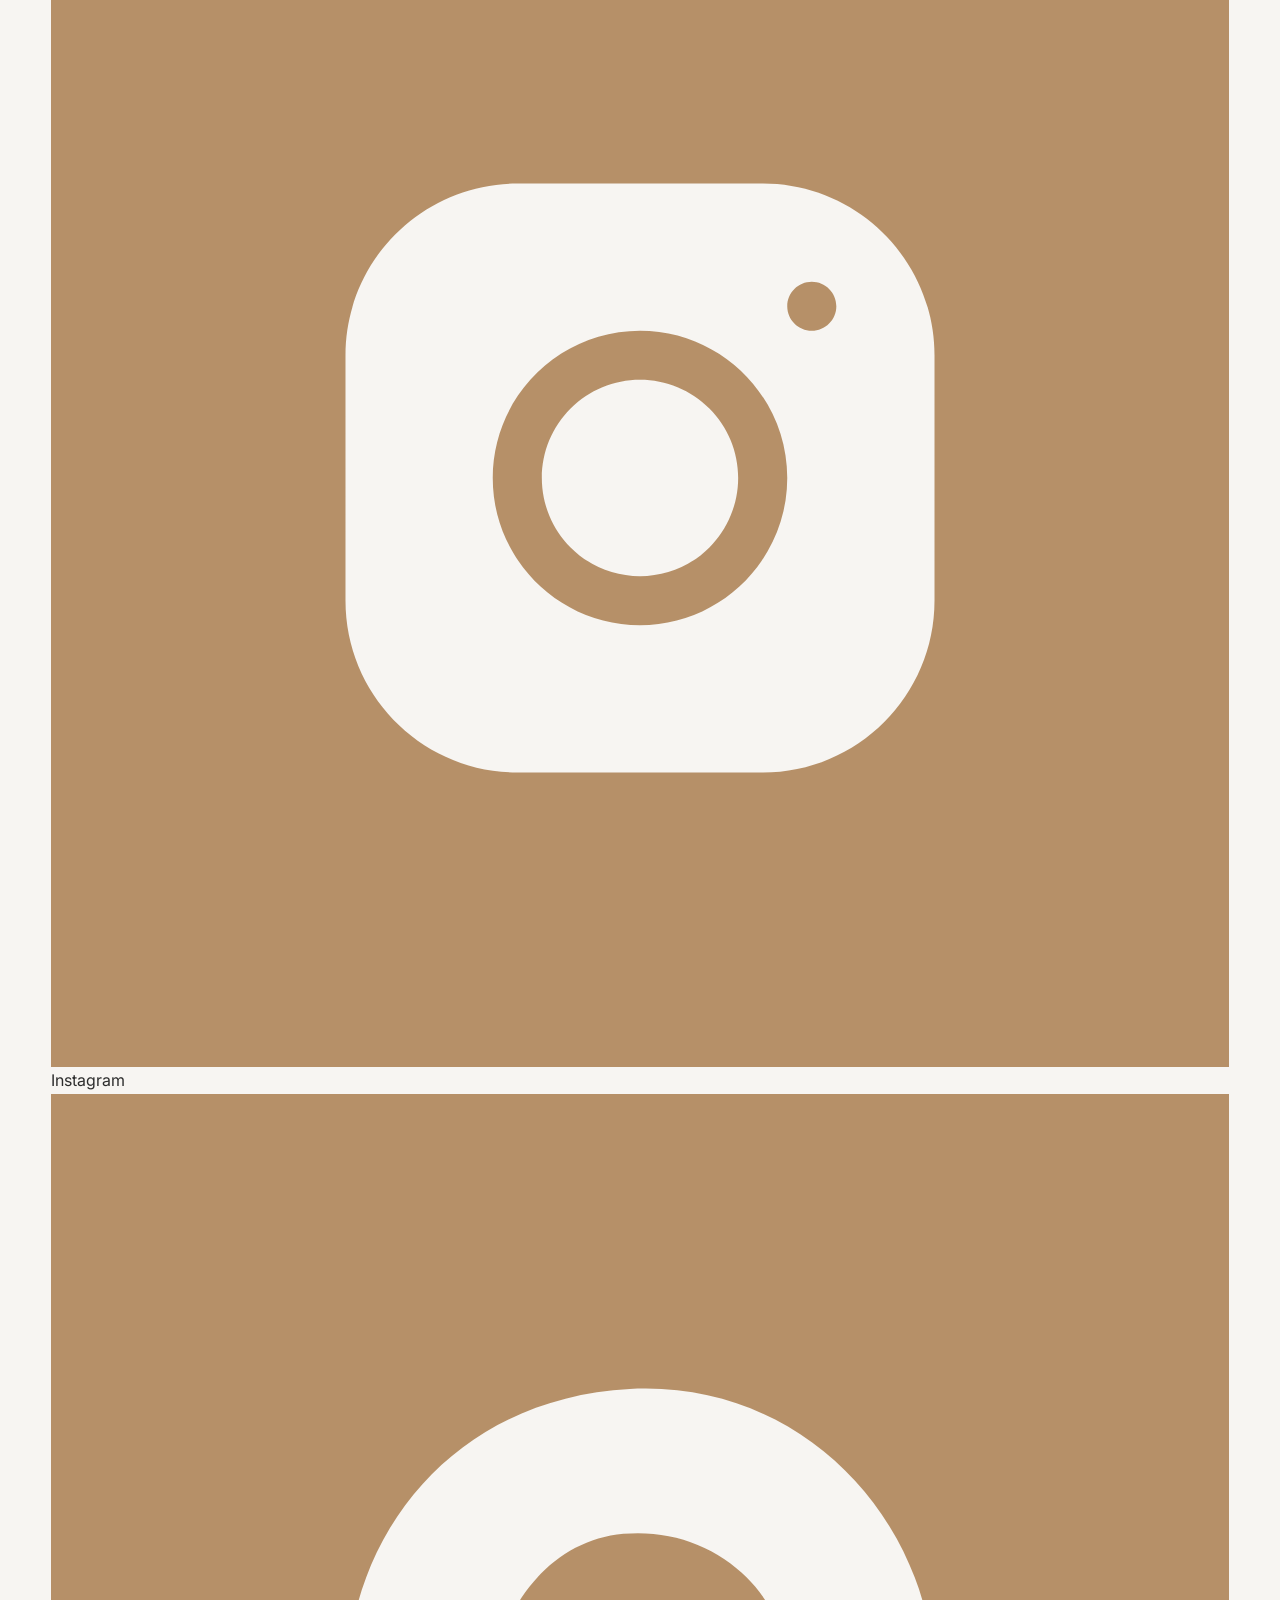
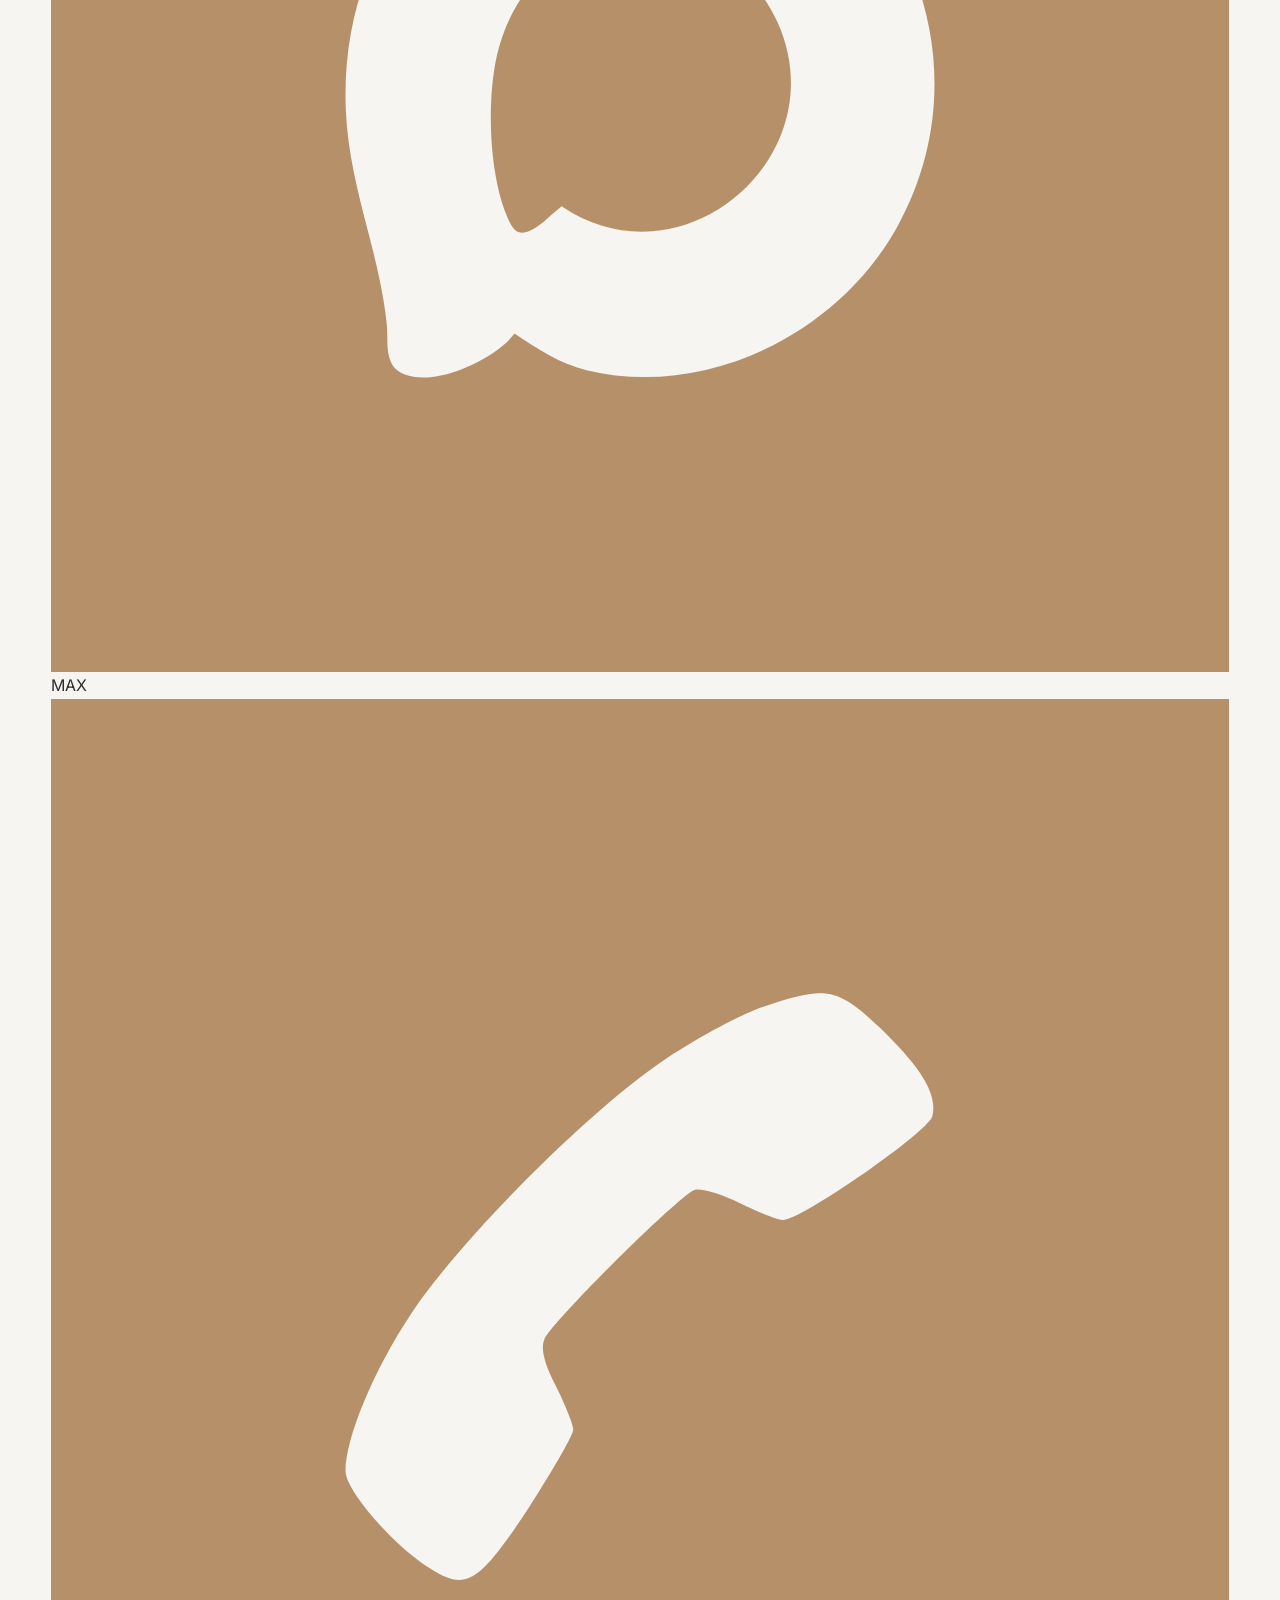
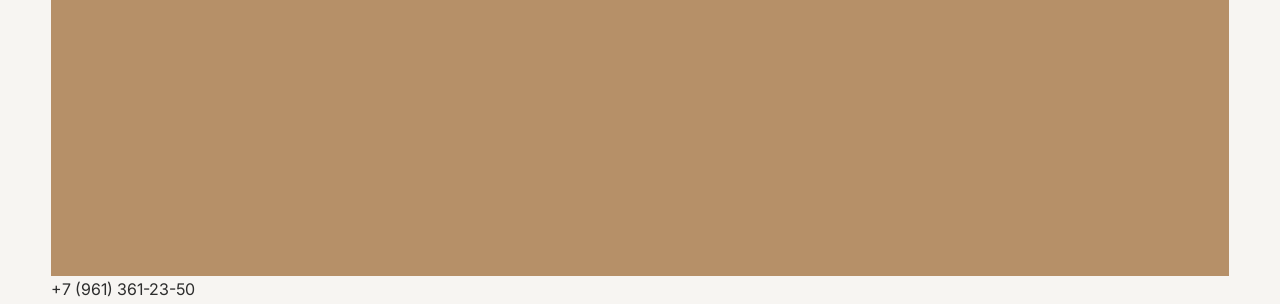
==== commit 7c7ce64e: "Перестроить структуру страницы и контакты" ====
--- a/index.html
+++ b/index.html
@@ -8,72 +8,57 @@
     <link rel="preconnect" href="https://fonts.googleapis.com">
     <link rel="preconnect" href="https://fonts.gstatic.com" crossorigin>
     <link href="https://fonts.googleapis.com/css2?family=Inter:wght@300;400;500;600;700&display=swap" rel="stylesheet">
-    <link rel="stylesheet" href="style.css">
-    <style>
-        /* Tighter spacing between the main content blocks */
-        .section {
-            padding: 65px 0;
-        }
-
-        @media (max-width: 920px) {
-            .section {
-                padding: 52px 0;
-            }
-        }
-
-        @media (max-width: 640px) {
-            .section {
-                padding: 44px 0;
-            }
-
-            .hero-links {
-                flex-wrap: wrap;
-                column-gap: 10px;
-                row-gap: 8px;
-            }
-        }
-
-        @media (min-width: 1440px) {
-            .section {
-                padding: 90px 0;
-            }
-        }
-    </style>
+    <link rel="stylesheet" href="style.css?v=4">
     <!-- Google tag (gtag.js) -->
-<script async src="https://www.googletagmanager.com/gtag/js?id=G-031MN42DJV"></script>
-<script>
-  window.dataLayer = window.dataLayer || [];
-  function gtag(){dataLayer.push(arguments);}
-  gtag('js', new Date());
-
-  gtag('config', 'G-031MN42DJV');
-</script>
+    <script async src="https://www.googletagmanager.com/gtag/js?id=G-031MN42DJV"></script>
+    <script>
+      window.dataLayer = window.dataLayer || [];
+      function gtag(){dataLayer.push(arguments);}
+      gtag('js', new Date());
+      gtag('config', 'G-031MN42DJV');
+    </script>
 </head>
 <body>
-
-    <!-- Hero section -->
     <header class="hero">
         <div class="hero-bg"></div>
         <div class="overlay"></div>
         <div class="hero-content">
-            <!--<div class="hero-label">Риелтор по загородной недвижимости</div>-->
             <h1>Галия Рафикова</h1>
             <p class="hero-text">Помогаю подобрать недвижимость<br>и сопровождаю сделку<br>на каждом этапе.</p>
-            <div class="hero-links">
+
+            <div class="hero-contacts" aria-label="Рабочие контакты">
+                <div class="hero-socials">
+                    <a class="quick-contact" href="https://t.me/poyushchiy_riyeltor" target="_blank" rel="noopener noreferrer" aria-label="Telegram-канал Поющий риэлтор">
+                        <img src="assets/TG.svg" alt="">
+                    </a>
+                    <a class="quick-contact" href="https://vk.ru/rieltor_ufa_galiya" target="_blank" rel="noopener noreferrer" aria-label="Сообщество ВКонтакте">
+                        <img src="assets/VK.svg" alt="">
+                    </a>
+                    <a class="quick-contact" href="https://www.instagram.com/poyushchiy_rieltor?igsh=ZHA2aWFreW03Mzc0" target="_blank" rel="noopener noreferrer" aria-label="Рабочий Instagram">
+                        <img src="assets/Inst.svg" alt="">
+                    </a>
+                    <a class="quick-contact" href="https://max.ru/channel_poyushchiy_rieltor" target="_blank" rel="noopener noreferrer" aria-label="MAX-канал Поющий риэлтор">
+                        <img src="assets/Max.svg" alt="">
+                    </a>
+                </div>
+                <a class="hero-phone" href="tel:+79613612350" aria-label="Позвонить +7 961 361-23-50">
+                    <img src="assets/Call.svg" alt="">
+                    <span>+7 (961) 361-23-50</span>
+                </a>
+            </div>
+
+            <nav class="hero-links" aria-label="Навигация по странице">
                 <a href="#about">Обо мне</a>
-                <span>•</span>
-                <a href="#contacts">Контакты</a>
                 <span>•</span>
                 <a href="#offers">Предложения</a>
                 <span>•</span>
-                <a href="https://vk.ru/album-240409354_309946072" target="_blank" rel="noopener noreferrer">Отзывы</a>
-            </div>
+                <a href="#reviews">Отзывы</a>
+            </nav>
         </div>
-        <a href="#about" class="scroll-down"><span></span></a>
+        <a href="#about" class="scroll-down" aria-label="Перейти к разделу Обо мне"><span></span></a>
     </header>
 
     <main>
-        <!-- About section -->
         <section class="about section" id="about">
             <div class="container">
                 <div class="about-grid">
@@ -92,81 +77,64 @@
             </div>
         </section>
 
-        <!-- Contacts section -->
-        <section class="contacts section" id="contacts">
+        <section class="offers section" id="offers" hidden>
             <div class="container">
-                <div class="section-title">Выберите удобный способ связи</div>
-                <div class="contact-table">
-                    <!-- Telegram row: personal and channel -->
-                    <div class="contact-row">
-                        <div class="contact-item">
-                            <a href="https://t.me/GaliyaRM"><img src="assets/TG.svg" alt"Telegram" class="icon-svg"></a>
-                            <span class="label">Личный</span>
-                        </div>
-                        <div class="contact-item">
-                            <a href="https://t.me/poyushchiy_riyeltor"><img src="assets/TG.svg" alt"Telegram" class="icon-svg"></a>
-                            <span class="label">Канал</span>
-                        </div>
-                    </div>
-                    <!-- VK row: personal and community -->
-                    <div class="contact-row">
-                        <div class="contact-item">
-                            <a href="https://vk.ru/ggaliyaaa"><img src="assets/VK.svg" alt"VK" class="icon-svg"></a>
-                            <span class="label">Личный</span>
-                        </div>
-                        <div class="contact-item">
-                            <a href="https://vk.ru/rieltor_ufa_galiya">
-                                <img src="assets/VK.svg" alt="VK">
-                            </a>
-                            <span class="label">Сообщество</span>
-                        </div>
-                    </div>
-                    <!-- Instagram row -->
-                    <div class="contact-row">
-                        <div class="contact-item">
-                            <a href="https://www.instagram.com/ggaliyaaa?igsh=MXNuMW1iaDBhY3Rzcg=="><img src="assets/Inst.svg" alt"Instagram" class="icon-svg"></a>
-                            <span class="label">Личный</span>
-                        </div>
-                        <div class="contact-item">
-                            <a href="https://www.instagram.com/poyushchiy_rieltor?igsh=ZHA2aWFreW03Mzc0">
-                                <img src="assets/Inst.svg" alt="Instagram">
-                            </a>
-                            <span class="label">Рабочий</span>
-                        </div>
-                    </div>
-                    <!-- MAX row: personal and channel -->
-                    <div class="contact-row">
-                        <div class="contact-item">
-                            <a href="https://max.ru/u/f9LHodD0cOJs8bDot6zWqqM2GcvlNwdci64rHVPTE4IN353moFvcKbAG3RU"><img src="assets/Max.svg" alt"Max" class="icon-svg"></a>
-                            <span class="label">Личный</span>
-                        </div>
-                        <div class="contact-item">
-                            <a href="https://max.ru/channel_poyushchiy_rieltor"><img src="assets/Max.svg" alt"Max" class="icon-svg"></a>
-                            <span class="label">Канал</span>
-                        </div>
-                    </div>
-                    <!-- Телефон row: personal only -->
-                    <div class="contact-row">
-                        <div class="contact-item">
-                            <a href="tel:+79613612350"><img src="assets/Call.svg" alt"Call" class="icon-svg"></a>
-                            <span class="label">Позвонить</span>
-                        </div>
-                        <div class="contact-item"></div>
+                <div class="section-heading">
+                    <div class="section-title">Актуальные предложения</div>
+                    <div class="carousel-arrows" aria-label="Навигация по предложениям">
+                        <button class="carousel-arrow" id="offers-prev" type="button" aria-label="Предыдущее предложение">←</button>
+                        <button class="carousel-arrow" id="offers-next" type="button" aria-label="Следующее предложение">→</button>
                     </div>
                 </div>
+                <div class="carousel-track offers-track" id="offers-track" aria-live="polite" aria-label="Актуальные предложения"></div>
+                <div class="carousel-dots" id="offers-dots" aria-label="Переключение предложений"></div>
             </div>
         </section>
 
-        <!-- Current offers section: populated automatically from Google Sheets CSV -->
-        <section class="offers section" id="offers" hidden>
+        <section class="reviews section" id="reviews" hidden>
             <div class="container">
-                <div class="section-title">Актуальные предложения</div>
-                <div class="offers-grid" id="offers-grid" aria-live="polite"></div>
+                <div class="section-heading">
+                    <div class="section-title">Отзывы</div>
+                    <div class="carousel-arrows" aria-label="Навигация по отзывам">
+                        <button class="carousel-arrow" id="reviews-prev" type="button" aria-label="Предыдущий отзыв">←</button>
+                        <button class="carousel-arrow" id="reviews-next" type="button" aria-label="Следующий отзыв">→</button>
+                    </div>
+                </div>
+                <div class="carousel-track reviews-track" id="reviews-track" aria-label="Отзывы клиентов"></div>
+                <div class="carousel-dots" id="reviews-dots" aria-label="Переключение отзывов"></div>
             </div>
         </section>
+    </main>
 
-    </main>
-    <script src="script.js"></script>
-    <script src="offers.js?v=3"></script>
+    <footer class="site-footer">
+        <div class="container footer-inner">
+            <div class="footer-contacts" aria-label="Контакты">
+                <a class="footer-contact" href="https://t.me/poyushchiy_riyeltor" target="_blank" rel="noopener noreferrer">
+                    <img src="assets/TG.svg" alt=""><span>Telegram</span>
+                </a>
+                <a class="footer-contact" href="https://vk.ru/rieltor_ufa_galiya" target="_blank" rel="noopener noreferrer">
+                    <img src="assets/VK.svg" alt=""><span>VK</span>
+                </a>
+                <a class="footer-contact" href="https://www.instagram.com/poyushchiy_rieltor?igsh=ZHA2aWFreW03Mzc0" target="_blank" rel="noopener noreferrer">
+                    <img src="assets/Inst.svg" alt=""><span>Instagram</span>
+                </a>
+                <a class="footer-contact" href="https://max.ru/channel_poyushchiy_rieltor" target="_blank" rel="noopener noreferrer">
+                    <img src="assets/Max.svg" alt=""><span>MAX</span>
+                </a>
+                <a class="footer-contact footer-phone" href="tel:+79613612350">
+                    <img src="assets/Call.svg" alt=""><span>+7 (961) 361-23-50</span>
+                </a>
+            </div>
+        </div>
+    </footer>
+
+    <div class="lightbox" id="review-lightbox" hidden role="dialog" aria-modal="true" aria-label="Увеличенный отзыв">
+        <button class="lightbox-close" id="review-lightbox-close" type="button" aria-label="Закрыть">×</button>
+        <img class="lightbox-image" id="review-lightbox-image" src="" alt="Отзыв клиента">
+    </div>
+
+    <script src="script.js?v=4"></script>
+    <script src="offers.js?v=4"></script>
+    <script src="reviews.js?v=1"></script>
 </body>
 </html>
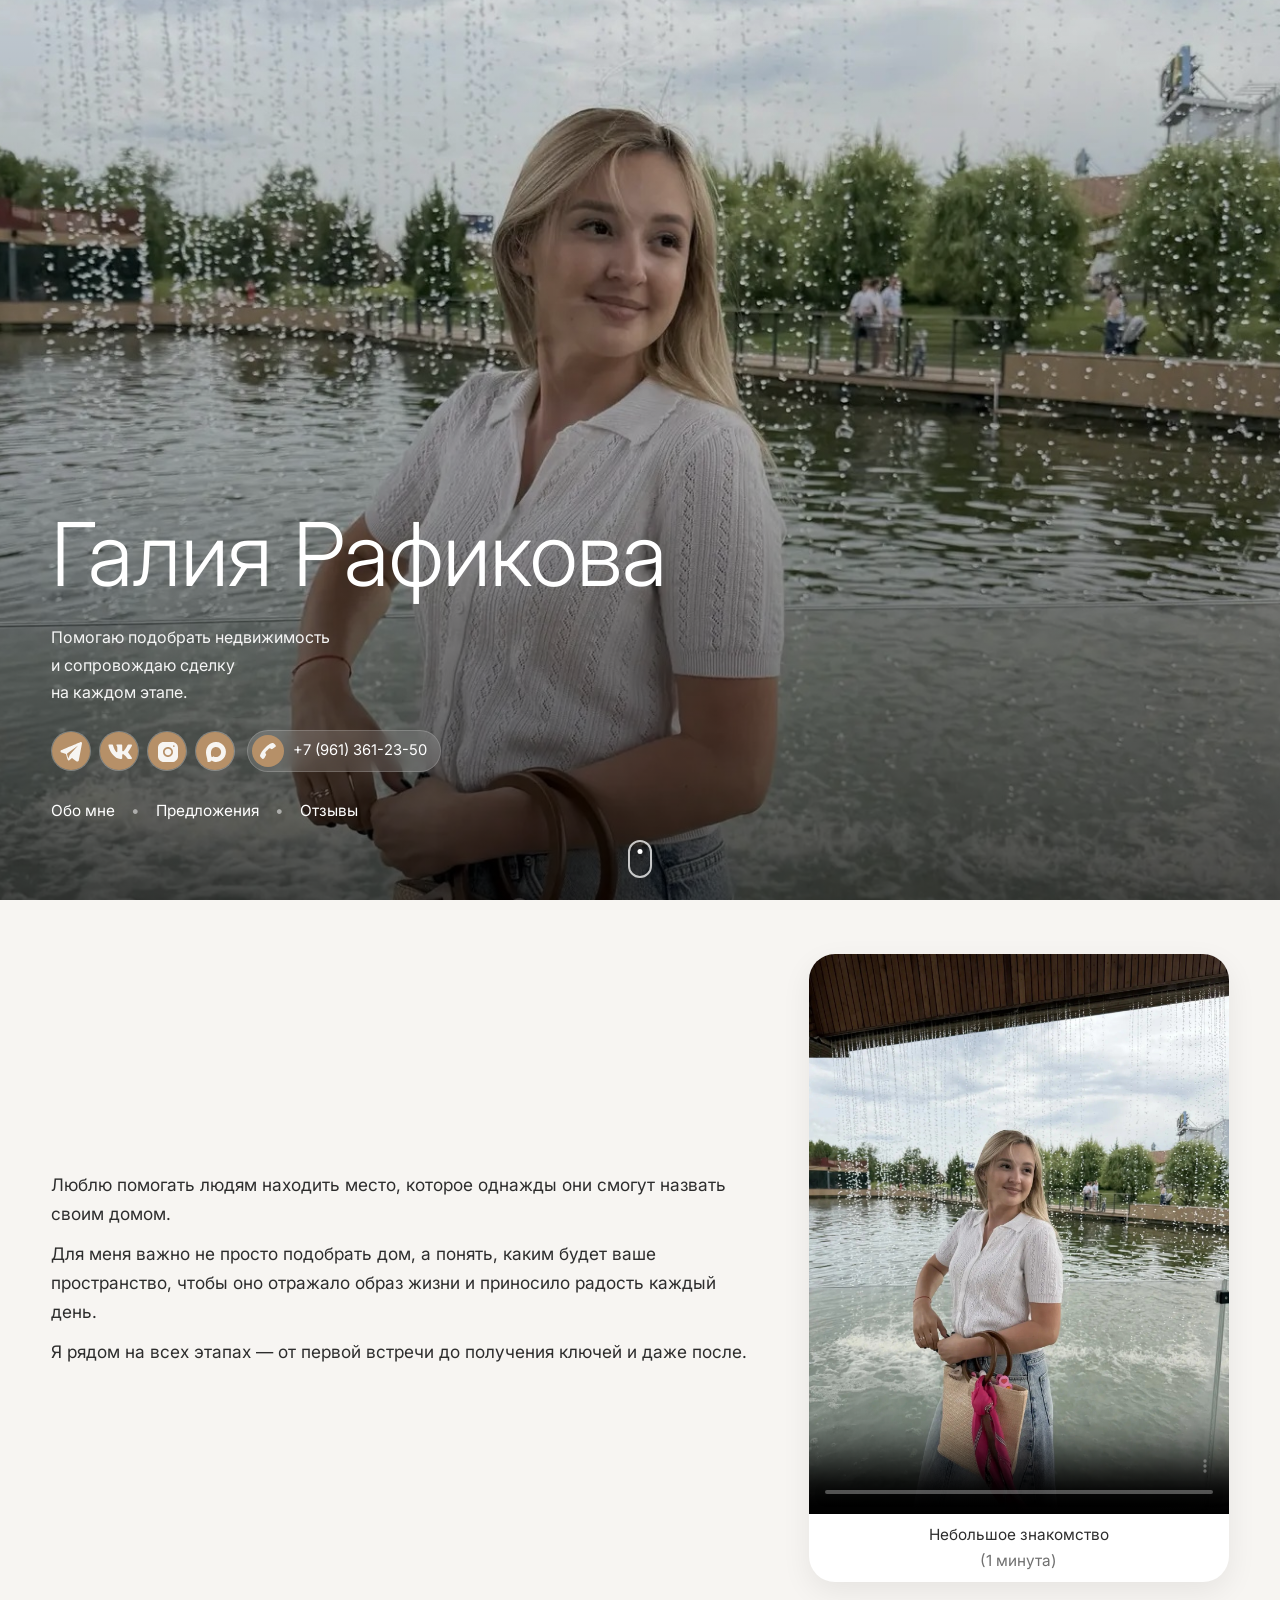
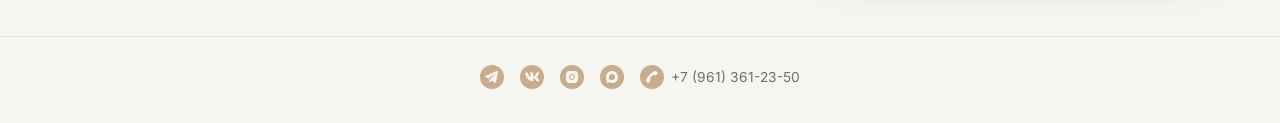
==== commit 17c2d750: "Упростить контакты в футере" ====
--- a/index.html
+++ b/index.html
@@ -109,19 +109,19 @@
     <footer class="site-footer">
         <div class="container footer-inner">
             <div class="footer-contacts" aria-label="Контакты">
-                <a class="footer-contact" href="https://t.me/poyushchiy_riyeltor" target="_blank" rel="noopener noreferrer">
-                    <img src="assets/TG.svg" alt=""><span>Telegram</span>
+                <a class="footer-contact" href="https://t.me/poyushchiy_riyeltor" target="_blank" rel="noopener noreferrer" aria-label="Telegram-канал Поющий риэлтор">
+                    <img src="assets/TG.svg" alt="">
                 </a>
-                <a class="footer-contact" href="https://vk.ru/rieltor_ufa_galiya" target="_blank" rel="noopener noreferrer">
-                    <img src="assets/VK.svg" alt=""><span>VK</span>
+                <a class="footer-contact" href="https://vk.ru/rieltor_ufa_galiya" target="_blank" rel="noopener noreferrer" aria-label="Сообщество ВКонтакте">
+                    <img src="assets/VK.svg" alt="">
                 </a>
-                <a class="footer-contact" href="https://www.instagram.com/poyushchiy_rieltor?igsh=ZHA2aWFreW03Mzc0" target="_blank" rel="noopener noreferrer">
-                    <img src="assets/Inst.svg" alt=""><span>Instagram</span>
+                <a class="footer-contact" href="https://www.instagram.com/poyushchiy_rieltor?igsh=ZHA2aWFreW03Mzc0" target="_blank" rel="noopener noreferrer" aria-label="Рабочий Instagram">
+                    <img src="assets/Inst.svg" alt="">
                 </a>
-                <a class="footer-contact" href="https://max.ru/channel_poyushchiy_rieltor" target="_blank" rel="noopener noreferrer">
-                    <img src="assets/Max.svg" alt=""><span>MAX</span>
+                <a class="footer-contact" href="https://max.ru/channel_poyushchiy_rieltor" target="_blank" rel="noopener noreferrer" aria-label="MAX-канал Поющий риэлтор">
+                    <img src="assets/Max.svg" alt="">
                 </a>
-                <a class="footer-contact footer-phone" href="tel:+79613612350">
+                <a class="footer-contact footer-phone" href="tel:+79613612350" aria-label="Позвонить +7 961 361-23-50">
                     <img src="assets/Call.svg" alt=""><span>+7 (961) 361-23-50</span>
                 </a>
             </div>
--- a/style.css
+++ b/style.css
@@ -1,10 +1,3 @@
-/*
- * Global Stylesheet for the personal portfolio website.
- * This CSS defines the variables, layout, animations and responsive
- * behavior for the entire page. Adjust the values in the :root
- * section to change colors, shadows or other design tokens.
- */
-
 :root {
     --bg: #f7f5f2;
     --surface: #ffffff;
@@ -17,7 +10,6 @@
     --container: 1180px;
 }
 
-/* Reset and base typography */
 *, *::before, *::after {
     margin: 0;
     padding: 0;
@@ -48,17 +40,20 @@
     text-decoration: none;
 }
 
+button {
+    font: inherit;
+}
+
 .container {
     width: min(92%, var(--container));
     margin: 0 auto;
 }
 
-/* Sections fade in as you scroll */
 .section {
-    padding: 90px 0;
+    padding: 54px 0;
     opacity: 0;
-    transform: translateY(45px);
-    transition: opacity .8s ease, transform .8s ease;
+    transform: translateY(34px);
+    transition: opacity .7s ease, transform .7s ease;
 }
 
 .section.show {
@@ -66,10 +61,11 @@
     transform: none;
 }
 
-/* Hero section */
+/* Hero */
 .hero {
     position: relative;
     min-height: 100vh;
+    min-height: 100svh;
     display: flex;
     align-items: flex-end;
     overflow: hidden;
@@ -87,7 +83,7 @@
 .overlay {
     position: absolute;
     inset: 0;
-    background: linear-gradient(to top, rgba(0, 0, 0, .60), rgba(0, 0, 0, .28), rgba(0, 0, 0, .12));
+    background: linear-gradient(to top, rgba(0, 0, 0, .66), rgba(0, 0, 0, .30), rgba(0, 0, 0, .12));
 }
 
 .hero-content {
@@ -95,38 +91,92 @@
     z-index: 2;
     width: min(92%, var(--container));
     margin: 0 auto;
-    padding-bottom: 85px;
+    padding: 52px 0 76px;
     color: #fff;
 }
 
-.hero-label {
-    font-size: .82rem;
-    letter-spacing: 2px;
-    text-transform: uppercase;
-    opacity: .8;
-    margin-bottom: 18px;
-}
-
 .hero h1 {
-    font-size: clamp(48px, 9vw, 88px);
+    font-size: clamp(46px, 9vw, 88px);
     line-height: 1.05;
     font-weight: 300;
-    margin-bottom: 28px;
-}
-
-/* Hero tagline: smaller font for better hierarchy */
+    margin-bottom: 24px;
+}
+
 .hero-text {
     max-width: 520px;
     font-size: 1rem;
-    opacity: .92;
+    opacity: .94;
     font-weight: 400;
 }
 
+.hero-contacts {
+    margin-top: 24px;
+    display: flex;
+    align-items: center;
+    gap: 12px;
+    flex-wrap: wrap;
+}
+
+.hero-socials {
+    display: flex;
+    gap: 8px;
+}
+
+.quick-contact,
+.hero-phone {
+    background: rgba(255, 255, 255, .14);
+    border: 1px solid rgba(255, 255, 255, .18);
+    backdrop-filter: blur(8px);
+    -webkit-backdrop-filter: blur(8px);
+    transition: background var(--transition), transform var(--transition);
+}
+
+.quick-contact {
+    width: 40px;
+    height: 40px;
+    border-radius: 50%;
+    display: grid;
+    place-items: center;
+    overflow: hidden;
+}
+
+.quick-contact img {
+    width: 40px;
+    height: 40px;
+    flex: none;
+}
+
+.hero-phone {
+    min-height: 40px;
+    border-radius: 999px;
+    display: inline-flex;
+    align-items: center;
+    gap: 9px;
+    padding: 4px 13px 4px 4px;
+    font-size: .92rem;
+    white-space: nowrap;
+}
+
+.hero-phone img {
+    width: 32px;
+    height: 32px;
+    flex: none;
+    border-radius: 50%;
+}
+
+.quick-contact:hover,
+.hero-phone:hover {
+    background: rgba(255, 255, 255, .23);
+    transform: translateY(-2px);
+}
+
 .hero-links {
-    margin-top: 42px;
-    display: flex;
-    align-items: center;
-    gap: 18px;
+    margin-top: 26px;
+    display: flex;
+    align-items: center;
+    gap: 16px;
+    flex-wrap: wrap;
+    font-size: .96rem;
 }
 
 .hero-links span {
@@ -141,31 +191,30 @@
     content: "";
     position: absolute;
     left: 0;
-    bottom: -6px;
+    bottom: -5px;
     width: 0;
     height: 1px;
-    background: white;
-    transition: var(--transition);
+    background: #fff;
+    transition: width var(--transition);
 }
 
 .hero-links a:hover::after {
     width: 100%;
 }
 
-/* Scroll indicator */
 .scroll-down {
     position: absolute;
-    bottom: 28px;
+    bottom: 22px;
     left: 50%;
     transform: translateX(-50%);
     z-index: 5;
 }
 
 .scroll-down span {
-    width: 26px;
-    height: 42px;
+    width: 24px;
+    height: 38px;
     display: block;
-    border: 2px solid rgba(255, 255, 255, .8);
+    border: 2px solid rgba(255, 255, 255, .75);
     border-radius: 30px;
     position: relative;
 }
@@ -174,20 +223,20 @@
     content: "";
     width: 5px;
     height: 5px;
-    background: white;
+    background: #fff;
     border-radius: 50%;
     position: absolute;
     left: 50%;
-    top: 8px;
+    top: 7px;
     transform: translateX(-50%);
     animation: wheel 2s infinite;
 }
 
-/* About section */
+/* About */
 .about-grid {
     display: grid;
     grid-template-columns: 1fr 420px;
-    gap: 70px;
+    gap: 58px;
     align-items: center;
 }
 
@@ -195,15 +244,8 @@
     font-size: 1.08rem;
 }
 
-.about-text p {
-    margin-bottom: 10px;
-}
-
-.signature {
-    margin-top: 42px;
-    font-size: 2rem;
-    color: var(--accent);
-    font-weight: 300;
+.about-text p + p {
+    margin-top: 10px;
 }
 
 .video-card {
@@ -213,295 +255,122 @@
     box-shadow: var(--shadow);
 }
 
-/* Make the video horizontal (16:9) instead of vertical */
 .video-card video {
-    width:100%;
+    width: 100%;
     aspect-ratio: 9 / 12;
     object-fit: cover;
-    display:block;
 }
 
 .video-caption {
-    padding: 7px 7px;
+    padding: 8px 10px;
     text-align: center;
-    font-size: 1rem;
+    font-size: .96rem;
 }
 
 .video-caption span {
     color: var(--text-light);
 }
 
-/* Contacts section */
-.contacts {
-    padding-top: 40px;
+/* Shared section headings */
+.section-heading {
+    display: flex;
+    align-items: center;
+    justify-content: space-between;
+    gap: 18px;
+    margin-bottom: 24px;
 }
 
 .section-title {
-    font-size: clamp(32px, 5vw, 42px);
+    font-size: clamp(30px, 5vw, 42px);
     font-weight: 300;
     line-height: 1.2;
-    margin-bottom: 42px;
     letter-spacing: -0.02em;
 }
 
-.cards {
-    display: grid;
-    grid-template-columns: 1fr;
-    gap: 18px;
-}
-
-.card {
+/* Carousel */
+.carousel-track {
+    display: flex;
+    gap: 16px;
+    overflow-x: auto;
+    overscroll-behavior-x: contain;
+    scroll-snap-type: x mandatory;
+    scroll-behavior: smooth;
+    scrollbar-width: none;
+    -webkit-overflow-scrolling: touch;
+    padding: 4px 2px 14px;
+}
+
+.carousel-track::-webkit-scrollbar {
+    display: none;
+}
+
+.carousel-arrows {
+    display: none;
+    gap: 8px;
+}
+
+.carousel-arrow {
+    width: 42px;
+    height: 42px;
+    border-radius: 50%;
+    border: 1px solid rgba(45, 45, 45, .12);
     background: var(--surface);
-    border-radius: 24px;
-    padding: 24px 26px;
-    display: flex;
-    justify-content: space-between;
-    align-items: center;
-    box-shadow: var(--shadow);
-    transition: transform var(--transition), box-shadow var(--transition), background var(--transition);
-    position: relative;
-    overflow: hidden;
-}
-
-.card:hover {
-    transform: translateY(-6px);
-    box-shadow: 0 18px 40px rgba(0, 0, 0, .10);
-}
-
-.card-left {
-    display: flex;
-    align-items: center;
-    gap: 18px;
-}
-
-.icon {
-    width: 56px;
-    height: 56px;
+    color: var(--text);
+    cursor: pointer;
+    box-shadow: 0 6px 18px rgba(0, 0, 0, .05);
+    transition: transform var(--transition), opacity var(--transition), background var(--transition);
+}
+
+.carousel-arrow:hover:not(:disabled) {
+    transform: translateY(-2px);
+    background: #f1ede8;
+}
+
+.carousel-arrow:disabled {
+    opacity: .3;
+    cursor: default;
+}
+
+.carousel-dots {
+    min-height: 18px;
+    margin-top: 8px;
+    display: flex;
+    align-items: center;
+    justify-content: center;
+    gap: 8px;
+}
+
+.carousel-dot {
+    width: 7px;
+    height: 7px;
+    padding: 0;
+    border: 0;
     border-radius: 50%;
-    background: #222;
-    color: #fff;
-    display: flex;
-    justify-content: center;
-    align-items: center;
-    flex-shrink: 0;
-    font-size: .9rem;
-    font-weight: 600;
-    letter-spacing: .04em;
-}
-
-.card h3 {
-    font-size: 1.08rem;
-    font-weight: 600;
-    margin-bottom: 2px;
-}
-
-.card p {
-    color: var(--text-light);
-    font-size: .95rem;
-}
-
-.arrow {
-    font-size: 1.5rem;
-    color: var(--accent);
-    transition: transform var(--transition);
-}
-
-.card:hover .arrow {
-    transform: translateX(6px);
-}
-
-/* New contact table layout: rows with two columns (personal and channel) */
-.contact-table {
-    display: flex;
-    flex-direction: column;
-    gap: 18px;
-}
-
-/* Each contact row now contains two equal-width items */
-.contact-row {
-    display: grid;
-    grid-template-columns: 1fr 1fr;
-    align-items: center;
-    background: var(--surface);
-    border-radius: 24px;
-    padding: 20px 22px;
-    box-shadow: var(--shadow);
-    transition: transform var(--transition), box-shadow var(--transition);
-}
-
-.contact-row:hover {
-    transform: translateY(-4px);
-    box-shadow: 0 16px 32px rgba(0, 0, 0, .10);
-}
-
-/* Individual contact item: icon + label */
-.contact-item {
-    display: flex;
-    align-items: center;
-    justify-content: flex-start;
-}
-
-.contact-item a {
-    width: 56px;
-    height: 56px;
-    border-radius: 50%;
-    background: #222;
-    color: #fff;
-    display: flex;
-    align-items: center;
-    justify-content: center;
-    font-size: .9rem;
-    font-weight: 600;
-    letter-spacing: .04em;
-    position: relative;
-    overflow: hidden;
-    transition: background var(--transition);
-}
-
-.contact-item a:hover {
+    background: rgba(45, 45, 45, .20);
+    cursor: pointer;
+    transition: width .25s ease, border-radius .25s ease, background .25s ease;
+}
+
+.carousel-dot.is-active {
+    width: 20px;
+    border-radius: 999px;
     background: var(--accent);
 }
 
-.contact-item .label {
-    margin-left: 16px;
-    font-size: 1rem;
-    font-weight: 500;
-    color: var(--text);
-}
-
-/* Empty contact items (no channel) still occupy space but are invisible */
-.contact-item:empty {
-    visibility: hidden;
-}
-
-/* Ripple effect */
-/* Ripple effect: apply globally to any element that appends a .ripple span */
-.ripple {
-    position: absolute;
-    width: 14px;
-    height: 14px;
-    border-radius: 50%;
-    background: rgba(182, 144, 99, .18);
-    transform: translate(-50%, -50%) scale(0);
-    pointer-events: none;
-    animation: ripple .6s ease-out;
-}
-
-@keyframes ripple {
-    to {
-        transform: translate(-50%, -50%) scale(22);
-        opacity: 0;
-    }
-}
-
-/* Animations */
-@keyframes wheel {
-    0% {
-        opacity: 0;
-        transform: translate(-50%, 0);
-    }
-    50% {
-        opacity: 1;
-    }
-    100% {
-        opacity: 0;
-        transform: translate(-50%, 16px);
-    }
-}
-
-@keyframes kenburns {
-    from {
-        transform: scale(1);
-    }
-    to {
-        transform: scale(1.08);
-    }
-}
-
-/* Responsive adjustments */
-@media (max-width: 920px) {
-    .section {
-        padding: 80px 0;
-    }
-    .about-grid {
-        grid-template-columns: 1fr;
-        gap: 46px;
-    }
-    .video-card {
-        position: relative;
-        width: 100%;
-        max-width:360px;
-        margin:0 auto;
-        border-radius: 24px;
-        overflow: hidden;
-    }
-}
-
-@media (max-width: 640px) {
-    .hero-content {
-        padding-bottom: 92px;
-    }
-    .hero h1 {
-        font-size: 3.15rem;
-    }
-    .hero-text {
-        font-size: 1rem;
-    }
-    .hero-links {
-        margin-top: 34px;
-        font-size: .96rem;
-    }
-    .section {
-        padding: 68px 0;
-    }
-    .about-text {
-        font-size: 1rem;
-    }
-    .section-title {
-        font-size: 2rem;
-        margin-bottom: 30px;
-    }
-    .card {
-        padding: 20px;
-        border-radius: 22px;
-    }
-    .card:active {
-        transform: scale(.985);
-    }
-    .icon {
-        width: 50px;
-        height: 50px;
-        font-size: .82rem;
-    }
-    .arrow {
-        font-size: 1.3rem;
-    }
-}
-
-@media (min-width: 1440px) {
-    .hero-content {
-        padding-bottom: 110px;
-    }
-    .section {
-        padding: 120px 0;
-    }
-}
-
-/* Current offers */
-.offers[hidden] {
+/* Offers */
+.offers[hidden],
+.reviews[hidden],
+.lightbox[hidden] {
     display: none !important;
 }
 
-.offers-grid {
-    display: grid;
-    grid-template-columns: 1fr;
-    gap: 18px;
-}
-
 .offer-card {
+    flex: 0 0 min(82vw, 330px);
+    scroll-snap-align: start;
+    scroll-snap-stop: always;
     min-width: 0;
     background: var(--surface);
-    border-radius: 24px;
+    border-radius: 22px;
     overflow: hidden;
     box-shadow: var(--shadow);
     display: flex;
@@ -510,8 +379,8 @@
 }
 
 .offer-card:hover {
-    transform: translateY(-4px);
-    box-shadow: 0 16px 32px rgba(0, 0, 0, .10);
+    transform: translateY(-3px);
+    box-shadow: 0 15px 34px rgba(0, 0, 0, .10);
 }
 
 .offer-media {
@@ -542,37 +411,37 @@
 }
 
 .offer-body {
-    padding: 20px;
+    padding: 18px;
     display: flex;
     flex-direction: column;
     flex: 1;
 }
 
 .offer-title {
-    font-size: 1.08rem;
+    font-size: 1.04rem;
     font-weight: 600;
     line-height: 1.35;
-    margin-bottom: 10px;
+    margin-bottom: 9px;
 }
 
 .offer-price {
-    font-size: 1.16rem;
+    font-size: 1.14rem;
     font-weight: 600;
     color: var(--accent);
-    margin-bottom: 18px;
+    margin-bottom: 16px;
 }
 
 .offer-button {
     margin-top: auto;
-    min-height: 48px;
+    min-height: 44px;
     border-radius: 999px;
     background: #222;
     color: #fff;
     display: inline-flex;
     align-items: center;
     justify-content: center;
-    padding: 12px 20px;
-    font-size: .96rem;
+    padding: 10px 18px;
+    font-size: .94rem;
     font-weight: 500;
     transition: background var(--transition), transform var(--transition);
 }
@@ -585,14 +454,265 @@
     transform: scale(.985);
 }
 
-@media (min-width: 700px) {
-    .offers-grid {
-        grid-template-columns: repeat(2, minmax(0, 1fr));
-    }
-}
-
-@media (min-width: 1050px) {
-    .offers-grid {
-        grid-template-columns: repeat(3, minmax(0, 1fr));
-    }
-}
+/* Reviews */
+.review-card {
+    flex: 0 0 min(78vw, 300px);
+    scroll-snap-align: start;
+    scroll-snap-stop: always;
+    border: 0;
+    padding: 0;
+    background: var(--surface);
+    border-radius: 20px;
+    overflow: hidden;
+    box-shadow: var(--shadow);
+    cursor: zoom-in;
+    aspect-ratio: 3 / 4;
+}
+
+.review-card img {
+    width: 100%;
+    height: 100%;
+    object-fit: contain;
+    background: #fff;
+}
+
+.lightbox {
+    position: fixed;
+    inset: 0;
+    z-index: 1000;
+    display: flex;
+    align-items: center;
+    justify-content: center;
+    padding: 24px;
+    background: rgba(20, 20, 20, .84);
+}
+
+.lightbox-image {
+    width: auto;
+    max-width: min(94vw, 980px);
+    max-height: 90vh;
+    object-fit: contain;
+    border-radius: 14px;
+    box-shadow: 0 18px 60px rgba(0, 0, 0, .35);
+}
+
+.lightbox-close {
+    position: fixed;
+    top: 18px;
+    right: 18px;
+    width: 44px;
+    height: 44px;
+    border: 0;
+    border-radius: 50%;
+    background: rgba(255, 255, 255, .14);
+    color: #fff;
+    font-size: 30px;
+    line-height: 1;
+    cursor: pointer;
+}
+
+body.lightbox-open {
+    overflow: hidden;
+}
+
+/* Footer */
+.site-footer {
+    padding: 28px 0 34px;
+    color: var(--text-light);
+    border-top: 1px solid rgba(45, 45, 45, .08);
+}
+
+.footer-contacts {
+    display: flex;
+    align-items: center;
+    justify-content: center;
+    flex-wrap: wrap;
+    gap: 10px 16px;
+}
+
+.footer-contact {
+    display: inline-flex;
+    align-items: center;
+    gap: 7px;
+    font-size: .86rem;
+    transition: color var(--transition);
+}
+
+.footer-contact:hover {
+    color: var(--text);
+}
+
+.footer-contact img {
+    width: 24px;
+    height: 24px;
+    flex: none;
+    border-radius: 50%;
+    opacity: .72;
+}
+
+/* Animations */
+@keyframes wheel {
+    0% { opacity: 0; transform: translate(-50%, 0); }
+    50% { opacity: 1; }
+    100% { opacity: 0; transform: translate(-50%, 14px); }
+}
+
+@keyframes kenburns {
+    from { transform: scale(1); }
+    to { transform: scale(1.08); }
+}
+
+/* Tablet */
+@media (max-width: 920px) {
+    .section {
+        padding: 48px 0;
+    }
+
+    .about-grid {
+        grid-template-columns: 1fr;
+        gap: 36px;
+    }
+
+    .video-card {
+        width: 100%;
+        max-width: 360px;
+        margin: 0 auto;
+    }
+}
+
+/* Mobile */
+@media (max-width: 640px) {
+    .hero-content {
+        padding: 40px 0 70px;
+    }
+
+    .hero h1 {
+        font-size: 3rem;
+        margin-bottom: 20px;
+    }
+
+    .hero-text {
+        font-size: .98rem;
+    }
+
+    .hero-contacts {
+        margin-top: 20px;
+        gap: 10px;
+    }
+
+    .quick-contact {
+        width: 38px;
+        height: 38px;
+    }
+
+    .quick-contact img {
+        width: 38px;
+        height: 38px;
+    }
+
+    .hero-phone {
+        min-height: 38px;
+        font-size: .88rem;
+        padding-right: 11px;
+    }
+
+    .hero-phone img {
+        width: 30px;
+        height: 30px;
+    }
+
+    .hero-links {
+        margin-top: 22px;
+        gap: 10px;
+        font-size: .91rem;
+    }
+
+    .hero-links span {
+        font-size: .75rem;
+    }
+
+    .section {
+        padding: 42px 0;
+    }
+
+    .about-text {
+        font-size: 1rem;
+    }
+
+    .section-heading {
+        margin-bottom: 18px;
+    }
+
+    .section-title {
+        font-size: 1.9rem;
+    }
+
+    .carousel-track {
+        gap: 12px;
+        padding-bottom: 12px;
+    }
+
+    .carousel-dots {
+        margin-top: 5px;
+    }
+
+    .site-footer {
+        padding: 24px 0 28px;
+    }
+
+    .footer-contacts {
+        justify-content: flex-start;
+        gap: 10px 14px;
+    }
+
+    .footer-contact {
+        font-size: .82rem;
+    }
+
+    .footer-contact img {
+        width: 22px;
+        height: 22px;
+    }
+
+    .lightbox {
+        padding: 14px;
+    }
+}
+
+/* Desktop */
+@media (min-width: 760px) {
+    .carousel-arrows {
+        display: flex;
+    }
+
+    .offer-card {
+        flex-basis: 320px;
+    }
+
+    .review-card {
+        flex-basis: 300px;
+    }
+}
+
+@media (min-width: 1440px) {
+    .section {
+        padding: 70px 0;
+    }
+
+    .hero-content {
+        padding-bottom: 92px;
+    }
+}
+
+@media (prefers-reduced-motion: reduce) {
+    html {
+        scroll-behavior: auto;
+    }
+
+    *, *::before, *::after {
+        animation-duration: .01ms !important;
+        animation-iteration-count: 1 !important;
+        transition-duration: .01ms !important;
+        scroll-behavior: auto !important;
+    }
+}
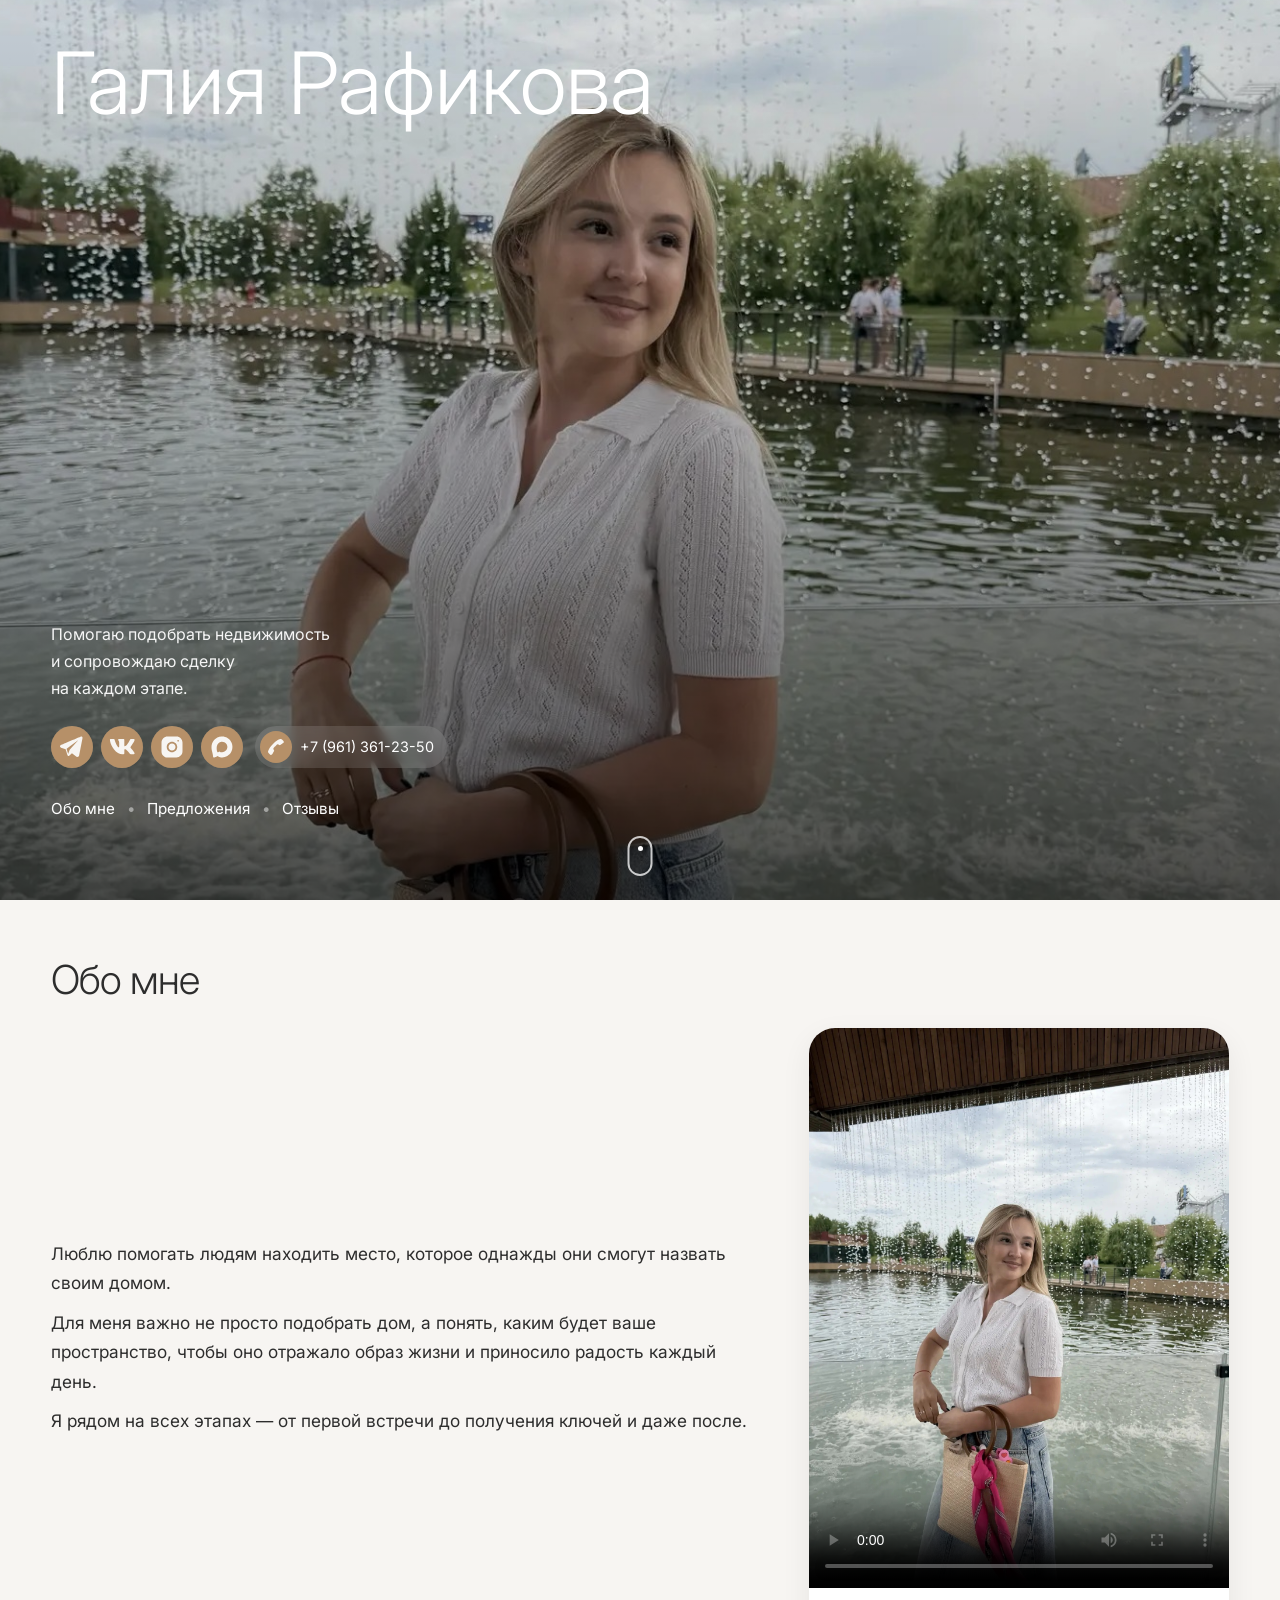
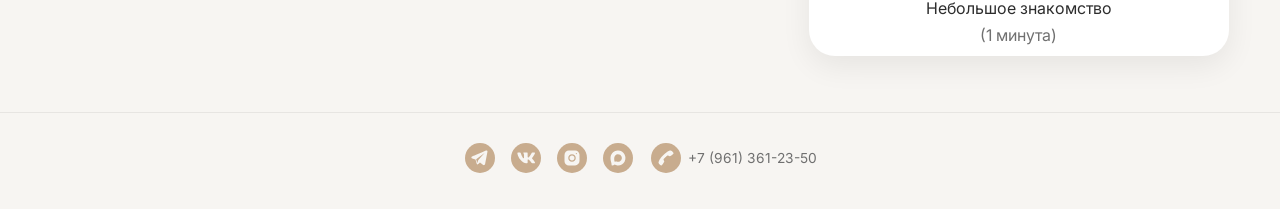
==== commit ca5ef38e: "Обновить заголовки и расположение первого экрана" ====
--- a/index.html
+++ b/index.html
@@ -9,6 +9,53 @@
     <link rel="preconnect" href="https://fonts.gstatic.com" crossorigin>
     <link href="https://fonts.googleapis.com/css2?family=Inter:wght@300;400;500;600;700&display=swap" rel="stylesheet">
     <link rel="stylesheet" href="style.css?v=4">
+    <style>
+        /* Имя закреплено в верхней части первого экрана, остальной контент — внизу */
+        .hero-content {
+            min-height: 100svh;
+            display: flex;
+            flex-direction: column;
+            padding: 38px 0 78px;
+        }
+
+        .hero h1 {
+            margin-bottom: 0;
+        }
+
+        .hero-bottom {
+            margin-top: auto;
+        }
+
+        .about .section-title {
+            margin-bottom: 24px;
+        }
+
+        /* Контакты в footer немного крупнее */
+        .footer-contact {
+            min-width: 34px;
+            min-height: 34px;
+        }
+
+        .footer-contact img {
+            width: 30px;
+            height: 30px;
+        }
+
+        @media (max-width: 640px) {
+            .hero-content {
+                padding: 28px 0 70px;
+            }
+
+            .hero h1 {
+                margin-bottom: 0;
+            }
+
+            .footer-contact img {
+                width: 28px;
+                height: 28px;
+            }
+        }
+    </style>
     <!-- Google tag (gtag.js) -->
     <script async src="https://www.googletagmanager.com/gtag/js?id=G-031MN42DJV"></script>
     <script>
@@ -24,36 +71,39 @@
         <div class="overlay"></div>
         <div class="hero-content">
             <h1>Галия Рафикова</h1>
-            <p class="hero-text">Помогаю подобрать недвижимость<br>и сопровождаю сделку<br>на каждом этапе.</p>
 
-            <div class="hero-contacts" aria-label="Рабочие контакты">
-                <div class="hero-socials">
-                    <a class="quick-contact" href="https://t.me/poyushchiy_riyeltor" target="_blank" rel="noopener noreferrer" aria-label="Telegram-канал Поющий риэлтор">
-                        <img src="assets/TG.svg" alt="">
-                    </a>
-                    <a class="quick-contact" href="https://vk.ru/rieltor_ufa_galiya" target="_blank" rel="noopener noreferrer" aria-label="Сообщество ВКонтакте">
-                        <img src="assets/VK.svg" alt="">
-                    </a>
-                    <a class="quick-contact" href="https://www.instagram.com/poyushchiy_rieltor?igsh=ZHA2aWFreW03Mzc0" target="_blank" rel="noopener noreferrer" aria-label="Рабочий Instagram">
-                        <img src="assets/Inst.svg" alt="">
-                    </a>
-                    <a class="quick-contact" href="https://max.ru/channel_poyushchiy_rieltor" target="_blank" rel="noopener noreferrer" aria-label="MAX-канал Поющий риэлтор">
-                        <img src="assets/Max.svg" alt="">
+            <div class="hero-bottom">
+                <p class="hero-text">Помогаю подобрать недвижимость<br>и сопровождаю сделку<br>на каждом этапе.</p>
+
+                <div class="hero-contacts" aria-label="Рабочие контакты">
+                    <div class="hero-socials">
+                        <a class="quick-contact" href="https://t.me/poyushchiy_riyeltor" target="_blank" rel="noopener noreferrer" aria-label="Telegram-канал Поющий риэлтор">
+                            <img src="assets/TG.svg" alt="">
+                        </a>
+                        <a class="quick-contact" href="https://vk.ru/rieltor_ufa_galiya" target="_blank" rel="noopener noreferrer" aria-label="Сообщество ВКонтакте">
+                            <img src="assets/VK.svg" alt="">
+                        </a>
+                        <a class="quick-contact" href="https://www.instagram.com/poyushchiy_rieltor?igsh=ZHA2aWFreW03Mzc0" target="_blank" rel="noopener noreferrer" aria-label="Рабочий Instagram">
+                            <img src="assets/Inst.svg" alt="">
+                        </a>
+                        <a class="quick-contact" href="https://max.ru/channel_poyushchiy_rieltor" target="_blank" rel="noopener noreferrer" aria-label="MAX-канал Поющий риэлтор">
+                            <img src="assets/Max.svg" alt="">
+                        </a>
+                    </div>
+                    <a class="hero-phone" href="tel:+79613612350" aria-label="Позвонить +7 961 361-23-50">
+                        <img src="assets/Call.svg" alt="">
+                        <span>+7 (961) 361-23-50</span>
                     </a>
                 </div>
-                <a class="hero-phone" href="tel:+79613612350" aria-label="Позвонить +7 961 361-23-50">
-                    <img src="assets/Call.svg" alt="">
-                    <span>+7 (961) 361-23-50</span>
-                </a>
+
+                <nav class="hero-links" aria-label="Навигация по странице">
+                    <a href="#about">Обо мне</a>
+                    <span>•</span>
+                    <a href="#offers">Предложения</a>
+                    <span>•</span>
+                    <a href="#reviews">Отзывы</a>
+                </nav>
             </div>
-
-            <nav class="hero-links" aria-label="Навигация по странице">
-                <a href="#about">Обо мне</a>
-                <span>•</span>
-                <a href="#offers">Предложения</a>
-                <span>•</span>
-                <a href="#reviews">Отзывы</a>
-            </nav>
         </div>
         <a href="#about" class="scroll-down" aria-label="Перейти к разделу Обо мне"><span></span></a>
     </header>
@@ -61,6 +111,7 @@
     <main>
         <section class="about section" id="about">
             <div class="container">
+                <div class="section-title">Обо мне</div>
                 <div class="about-grid">
                     <div class="about-text">
                         <p>Люблю помогать людям находить место, которое однажды они смогут назвать своим домом.</p>
@@ -80,13 +131,13 @@
         <section class="offers section" id="offers" hidden>
             <div class="container">
                 <div class="section-heading">
-                    <div class="section-title">Актуальные предложения</div>
+                    <div class="section-title">Предложения</div>
                     <div class="carousel-arrows" aria-label="Навигация по предложениям">
                         <button class="carousel-arrow" id="offers-prev" type="button" aria-label="Предыдущее предложение">←</button>
                         <button class="carousel-arrow" id="offers-next" type="button" aria-label="Следующее предложение">→</button>
                     </div>
                 </div>
-                <div class="carousel-track offers-track" id="offers-track" aria-live="polite" aria-label="Актуальные предложения"></div>
+                <div class="carousel-track offers-track" id="offers-track" aria-live="polite" aria-label="Предложения"></div>
                 <div class="carousel-dots" id="offers-dots" aria-label="Переключение предложений"></div>
             </div>
         </section>
--- a/style.css
+++ b/style.css
@@ -1,3 +1,8 @@
+/*
+ * Global Stylesheet for the personal portfolio website.
+ * Compact mobile-first version with horizontal carousels.
+ */
+
 :root {
     --bg: #f7f5f2;
     --surface: #ffffff;
@@ -40,8 +45,9 @@
     text-decoration: none;
 }
 
-button {
-    font: inherit;
+button,
+a {
+    -webkit-tap-highlight-color: transparent;
 }
 
 .container {
@@ -50,9 +56,9 @@
 }
 
 .section {
-    padding: 54px 0;
+    padding: 56px 0;
     opacity: 0;
-    transform: translateY(34px);
+    transform: translateY(32px);
     transition: opacity .7s ease, transform .7s ease;
 }
 
@@ -61,10 +67,8 @@
     transform: none;
 }
 
-/* Hero */
 .hero {
     position: relative;
-    min-height: 100vh;
     min-height: 100svh;
     display: flex;
     align-items: flex-end;
@@ -83,7 +87,7 @@
 .overlay {
     position: absolute;
     inset: 0;
-    background: linear-gradient(to top, rgba(0, 0, 0, .66), rgba(0, 0, 0, .30), rgba(0, 0, 0, .12));
+    background: linear-gradient(to top, rgba(0, 0, 0, .66), rgba(0, 0, 0, .30), rgba(0, 0, 0, .10));
 }
 
 .hero-content {
@@ -91,12 +95,12 @@
     z-index: 2;
     width: min(92%, var(--container));
     margin: 0 auto;
-    padding: 52px 0 76px;
+    padding: 46px 0 78px;
     color: #fff;
 }
 
 .hero h1 {
-    font-size: clamp(46px, 9vw, 88px);
+    font-size: clamp(46px, 9vw, 86px);
     line-height: 1.05;
     font-weight: 300;
     margin-bottom: 24px;
@@ -113,8 +117,8 @@
     margin-top: 24px;
     display: flex;
     align-items: center;
+    flex-wrap: wrap;
     gap: 12px;
-    flex-wrap: wrap;
 }
 
 .hero-socials {
@@ -122,65 +126,59 @@
     gap: 8px;
 }
 
-.quick-contact,
+.quick-contact {
+    width: 42px;
+    height: 42px;
+    border-radius: 50%;
+    overflow: hidden;
+    display: inline-flex;
+    align-items: center;
+    justify-content: center;
+    background: rgba(255, 255, 255, .12);
+    backdrop-filter: blur(6px);
+    transition: transform var(--transition), background var(--transition);
+}
+
+.quick-contact:hover {
+    transform: translateY(-2px);
+    background: rgba(255, 255, 255, .20);
+}
+
+.quick-contact img {
+    width: 42px;
+    height: 42px;
+}
+
 .hero-phone {
-    background: rgba(255, 255, 255, .14);
-    border: 1px solid rgba(255, 255, 255, .18);
-    backdrop-filter: blur(8px);
-    -webkit-backdrop-filter: blur(8px);
-    transition: background var(--transition), transform var(--transition);
-}
-
-.quick-contact {
-    width: 40px;
-    height: 40px;
-    border-radius: 50%;
-    display: grid;
-    place-items: center;
-    overflow: hidden;
-}
-
-.quick-contact img {
-    width: 40px;
-    height: 40px;
-    flex: none;
-}
-
-.hero-phone {
-    min-height: 40px;
+    min-height: 42px;
     border-radius: 999px;
+    padding: 0 13px 0 5px;
     display: inline-flex;
     align-items: center;
-    gap: 9px;
-    padding: 4px 13px 4px 4px;
-    font-size: .92rem;
+    gap: 8px;
+    background: rgba(255, 255, 255, .12);
+    backdrop-filter: blur(6px);
+    font-size: .9rem;
     white-space: nowrap;
 }
 
 .hero-phone img {
     width: 32px;
     height: 32px;
-    flex: none;
     border-radius: 50%;
 }
 
-.quick-contact:hover,
-.hero-phone:hover {
-    background: rgba(255, 255, 255, .23);
-    transform: translateY(-2px);
-}
-
 .hero-links {
-    margin-top: 26px;
-    display: flex;
-    align-items: center;
-    gap: 16px;
+    margin-top: 28px;
+    display: flex;
+    align-items: center;
     flex-wrap: wrap;
-    font-size: .96rem;
+    gap: 12px;
+    font-size: .95rem;
 }
 
 .hero-links span {
-    opacity: .5;
+    opacity: .45;
 }
 
 .hero-links a {
@@ -191,11 +189,11 @@
     content: "";
     position: absolute;
     left: 0;
-    bottom: -5px;
+    bottom: -6px;
     width: 0;
     height: 1px;
-    background: #fff;
-    transition: width var(--transition);
+    background: white;
+    transition: var(--transition);
 }
 
 .hero-links a:hover::after {
@@ -204,17 +202,17 @@
 
 .scroll-down {
     position: absolute;
-    bottom: 22px;
+    bottom: 24px;
     left: 50%;
     transform: translateX(-50%);
     z-index: 5;
 }
 
 .scroll-down span {
-    width: 24px;
-    height: 38px;
+    width: 25px;
+    height: 40px;
     display: block;
-    border: 2px solid rgba(255, 255, 255, .75);
+    border: 2px solid rgba(255, 255, 255, .76);
     border-radius: 30px;
     position: relative;
 }
@@ -227,12 +225,11 @@
     border-radius: 50%;
     position: absolute;
     left: 50%;
-    top: 7px;
+    top: 8px;
     transform: translateX(-50%);
     animation: wheel 2s infinite;
 }
 
-/* About */
 .about-grid {
     display: grid;
     grid-template-columns: 1fr 420px;
@@ -244,8 +241,8 @@
     font-size: 1.08rem;
 }
 
-.about-text p + p {
-    margin-top: 10px;
+.about-text p {
+    margin-bottom: 10px;
 }
 
 .video-card {
@@ -262,40 +259,39 @@
 }
 
 .video-caption {
-    padding: 8px 10px;
+    padding: 7px;
     text-align: center;
-    font-size: .96rem;
+    font-size: 1rem;
 }
 
 .video-caption span {
     color: var(--text-light);
 }
 
-/* Shared section headings */
 .section-heading {
     display: flex;
     align-items: center;
     justify-content: space-between;
     gap: 18px;
-    margin-bottom: 24px;
+    margin-bottom: 22px;
 }
 
 .section-title {
-    font-size: clamp(30px, 5vw, 42px);
+    font-size: clamp(30px, 5vw, 40px);
     font-weight: 300;
     line-height: 1.2;
     letter-spacing: -0.02em;
 }
 
-/* Carousel */
 .carousel-track {
     display: flex;
     gap: 16px;
     overflow-x: auto;
-    overscroll-behavior-x: contain;
+    overflow-y: visible;
     scroll-snap-type: x mandatory;
     scroll-behavior: smooth;
     scrollbar-width: none;
+    overscroll-behavior-inline: contain;
     -webkit-overflow-scrolling: touch;
     padding: 4px 2px 14px;
 }
@@ -357,7 +353,6 @@
     background: var(--accent);
 }
 
-/* Offers */
 .offers[hidden],
 .reviews[hidden],
 .lightbox[hidden] {
@@ -454,7 +449,6 @@
     transform: scale(.985);
 }
 
-/* Reviews */
 .review-card {
     flex: 0 0 min(78vw, 300px);
     scroll-snap-align: start;
@@ -515,7 +509,6 @@
     overflow: hidden;
 }
 
-/* Footer */
 .site-footer {
     padding: 28px 0 34px;
     color: var(--text-light);
@@ -527,30 +520,37 @@
     align-items: center;
     justify-content: center;
     flex-wrap: wrap;
-    gap: 10px 16px;
+    gap: 10px 12px;
 }
 
 .footer-contact {
+    min-width: 30px;
+    min-height: 30px;
     display: inline-flex;
     align-items: center;
+    justify-content: center;
     gap: 7px;
     font-size: .86rem;
-    transition: color var(--transition);
+    transition: color var(--transition), opacity var(--transition);
 }
 
 .footer-contact:hover {
     color: var(--text);
+    opacity: .9;
 }
 
 .footer-contact img {
-    width: 24px;
-    height: 24px;
+    width: 26px;
+    height: 26px;
     flex: none;
     border-radius: 50%;
     opacity: .72;
 }
 
-/* Animations */
+.footer-phone {
+    padding-left: 4px;
+}
+
 @keyframes wheel {
     0% { opacity: 0; transform: translate(-50%, 0); }
     50% { opacity: 1; }
@@ -562,7 +562,6 @@
     to { transform: scale(1.08); }
 }
 
-/* Tablet */
 @media (max-width: 920px) {
     .section {
         padding: 48px 0;
@@ -580,7 +579,6 @@
     }
 }
 
-/* Mobile */
 @media (max-width: 640px) {
     .hero-content {
         padding: 40px 0 70px;
@@ -661,8 +659,8 @@
     }
 
     .footer-contacts {
-        justify-content: flex-start;
-        gap: 10px 14px;
+        justify-content: center;
+        gap: 10px 12px;
     }
 
     .footer-contact {
@@ -670,8 +668,8 @@
     }
 
     .footer-contact img {
-        width: 22px;
-        height: 22px;
+        width: 24px;
+        height: 24px;
     }
 
     .lightbox {
@@ -679,7 +677,6 @@
     }
 }
 
-/* Desktop */
 @media (min-width: 760px) {
     .carousel-arrows {
         display: flex;
@@ -698,21 +695,4 @@
     .section {
         padding: 70px 0;
     }
-
-    .hero-content {
-        padding-bottom: 92px;
-    }
-}
-
-@media (prefers-reduced-motion: reduce) {
-    html {
-        scroll-behavior: auto;
-    }
-
-    *, *::before, *::after {
-        animation-duration: .01ms !important;
-        animation-iteration-count: 1 !important;
-        transition-duration: .01ms !important;
-        scroll-behavior: auto !important;
-    }
 }
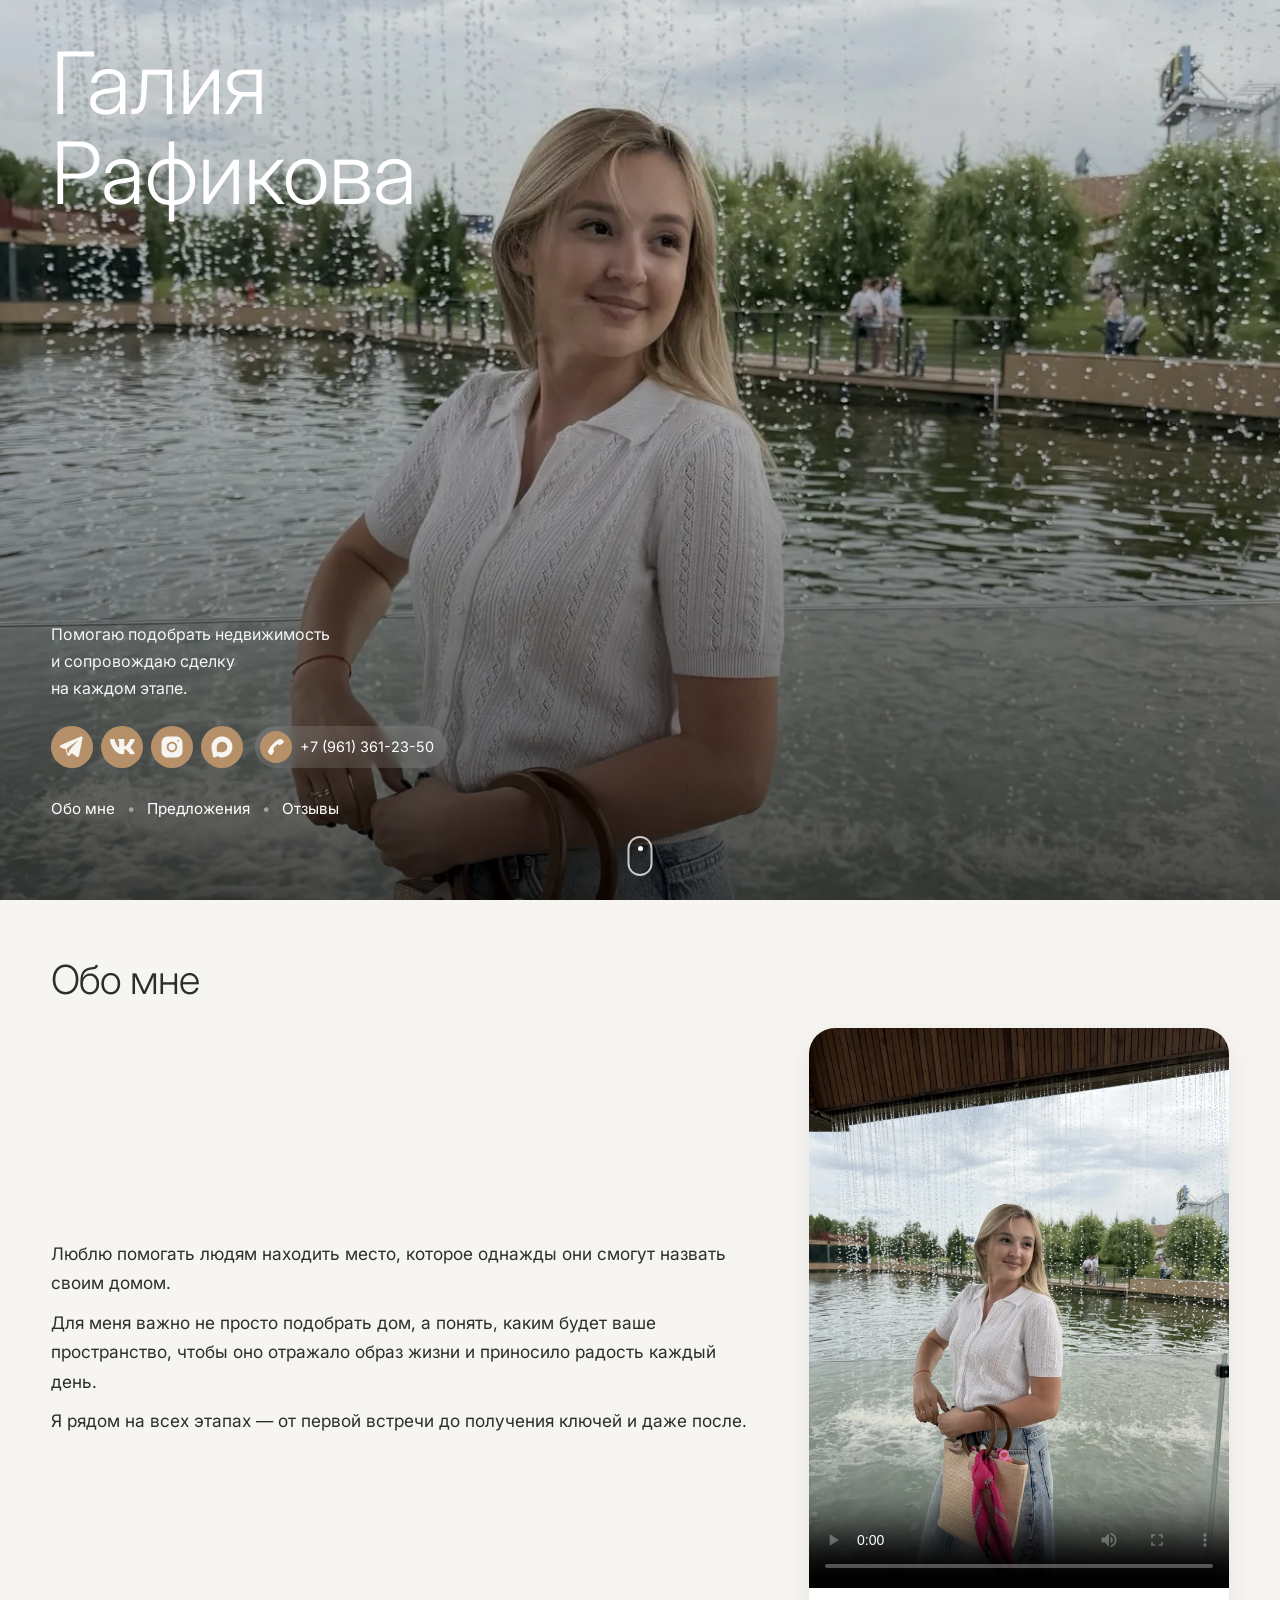
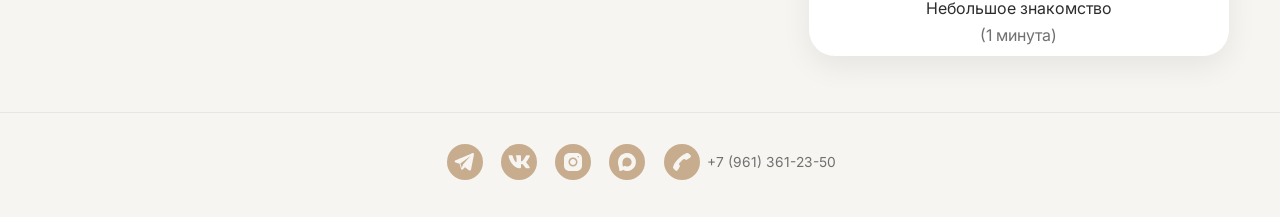
==== commit 3a7c2e9c: "Сделать имя в две строки и увеличить иконки footer" ====
--- a/index.html
+++ b/index.html
@@ -30,15 +30,15 @@
             margin-bottom: 24px;
         }
 
-        /* Контакты в footer немного крупнее */
+        /* Контакты в footer крупнее */
         .footer-contact {
-            min-width: 34px;
-            min-height: 34px;
+            min-width: 42px;
+            min-height: 42px;
         }
 
         .footer-contact img {
-            width: 30px;
-            height: 30px;
+            width: 36px;
+            height: 36px;
         }
 
         @media (max-width: 640px) {
@@ -50,9 +50,14 @@
                 margin-bottom: 0;
             }
 
+            .footer-contact {
+                min-width: 40px;
+                min-height: 40px;
+            }
+
             .footer-contact img {
-                width: 28px;
-                height: 28px;
+                width: 34px;
+                height: 34px;
             }
         }
     </style>
@@ -70,7 +75,7 @@
         <div class="hero-bg"></div>
         <div class="overlay"></div>
         <div class="hero-content">
-            <h1>Галия Рафикова</h1>
+            <h1>Галия<br>Рафикова</h1>
 
             <div class="hero-bottom">
                 <p class="hero-text">Помогаю подобрать недвижимость<br>и сопровождаю сделку<br>на каждом этапе.</p>
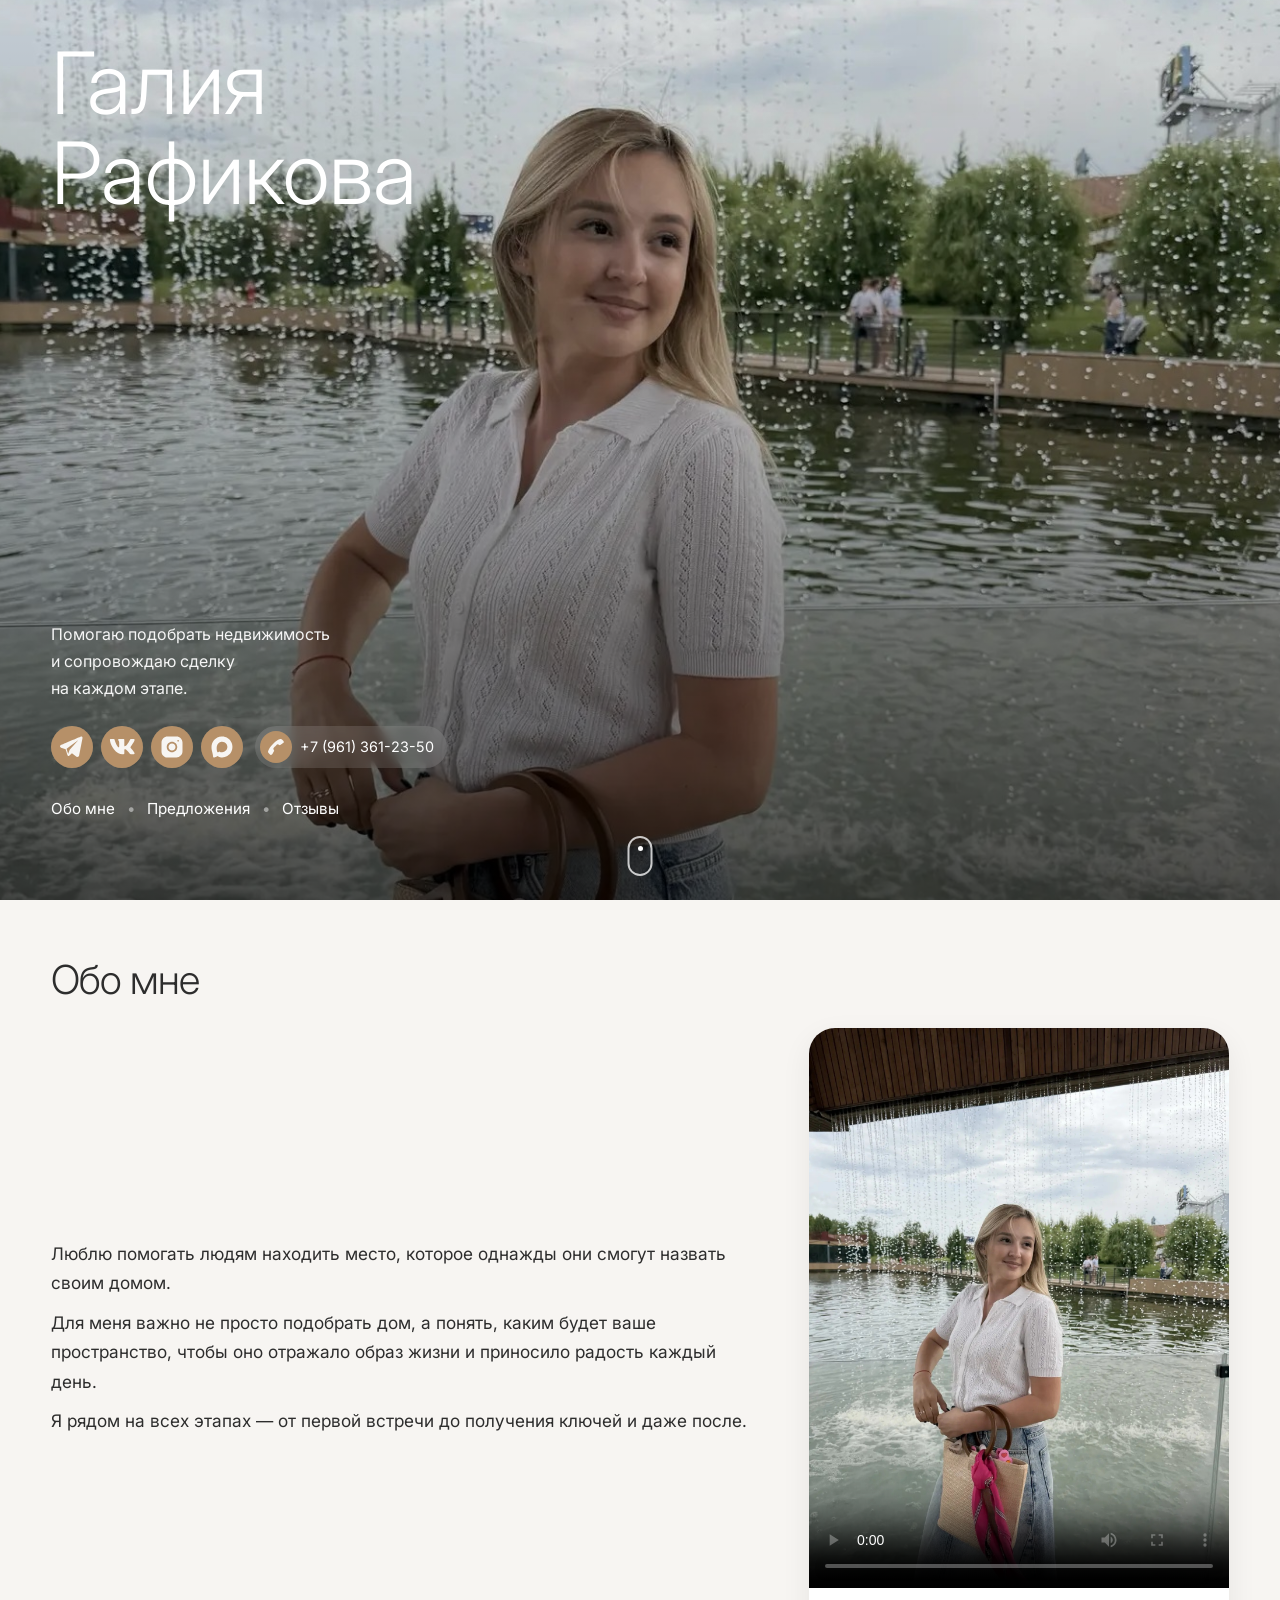
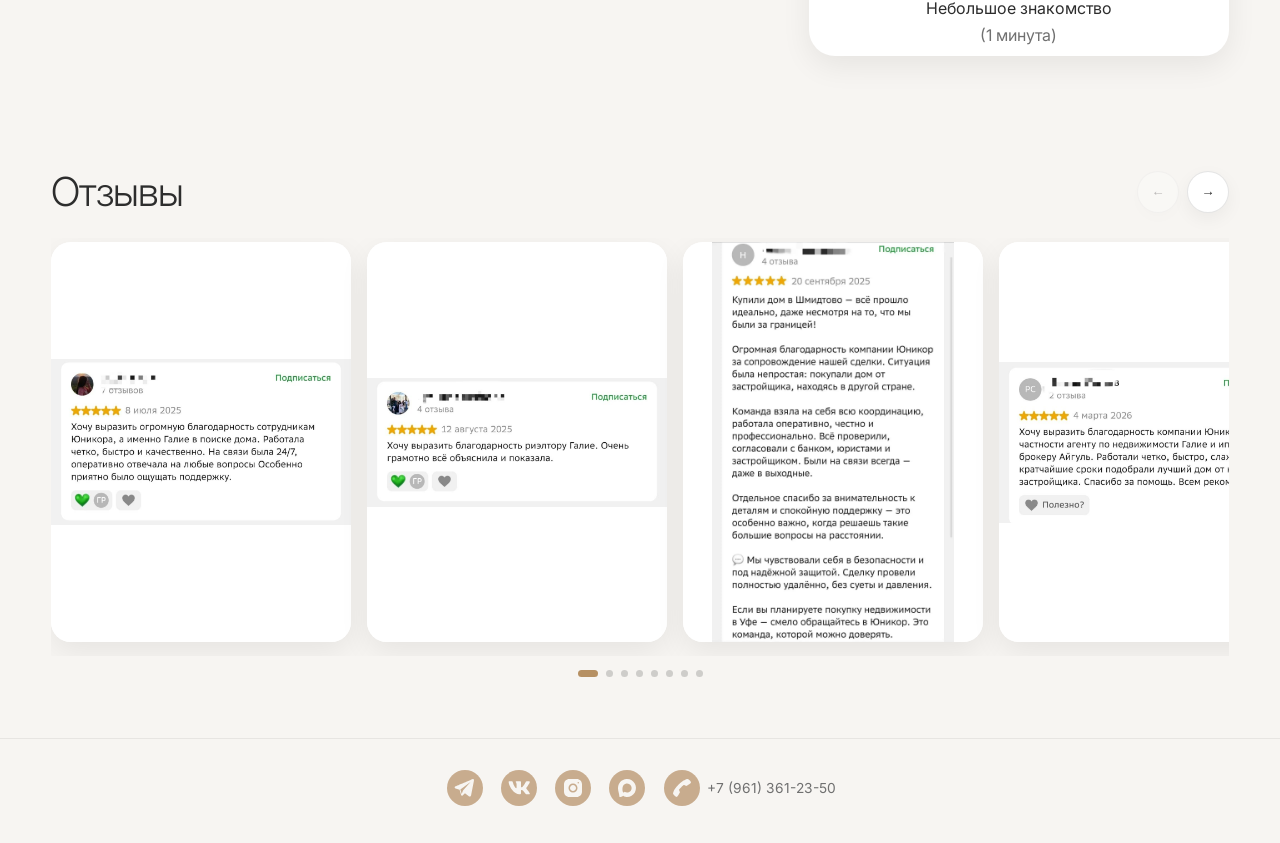
==== commit 1bcd895a: "Обновить версию скрипта отзывов" ====
--- a/index.html
+++ b/index.html
@@ -191,6 +191,6 @@
 
     <script src="script.js?v=4"></script>
     <script src="offers.js?v=4"></script>
-    <script src="reviews.js?v=1"></script>
+    <script src="reviews.js?v=2"></script>
 </body>
 </html>
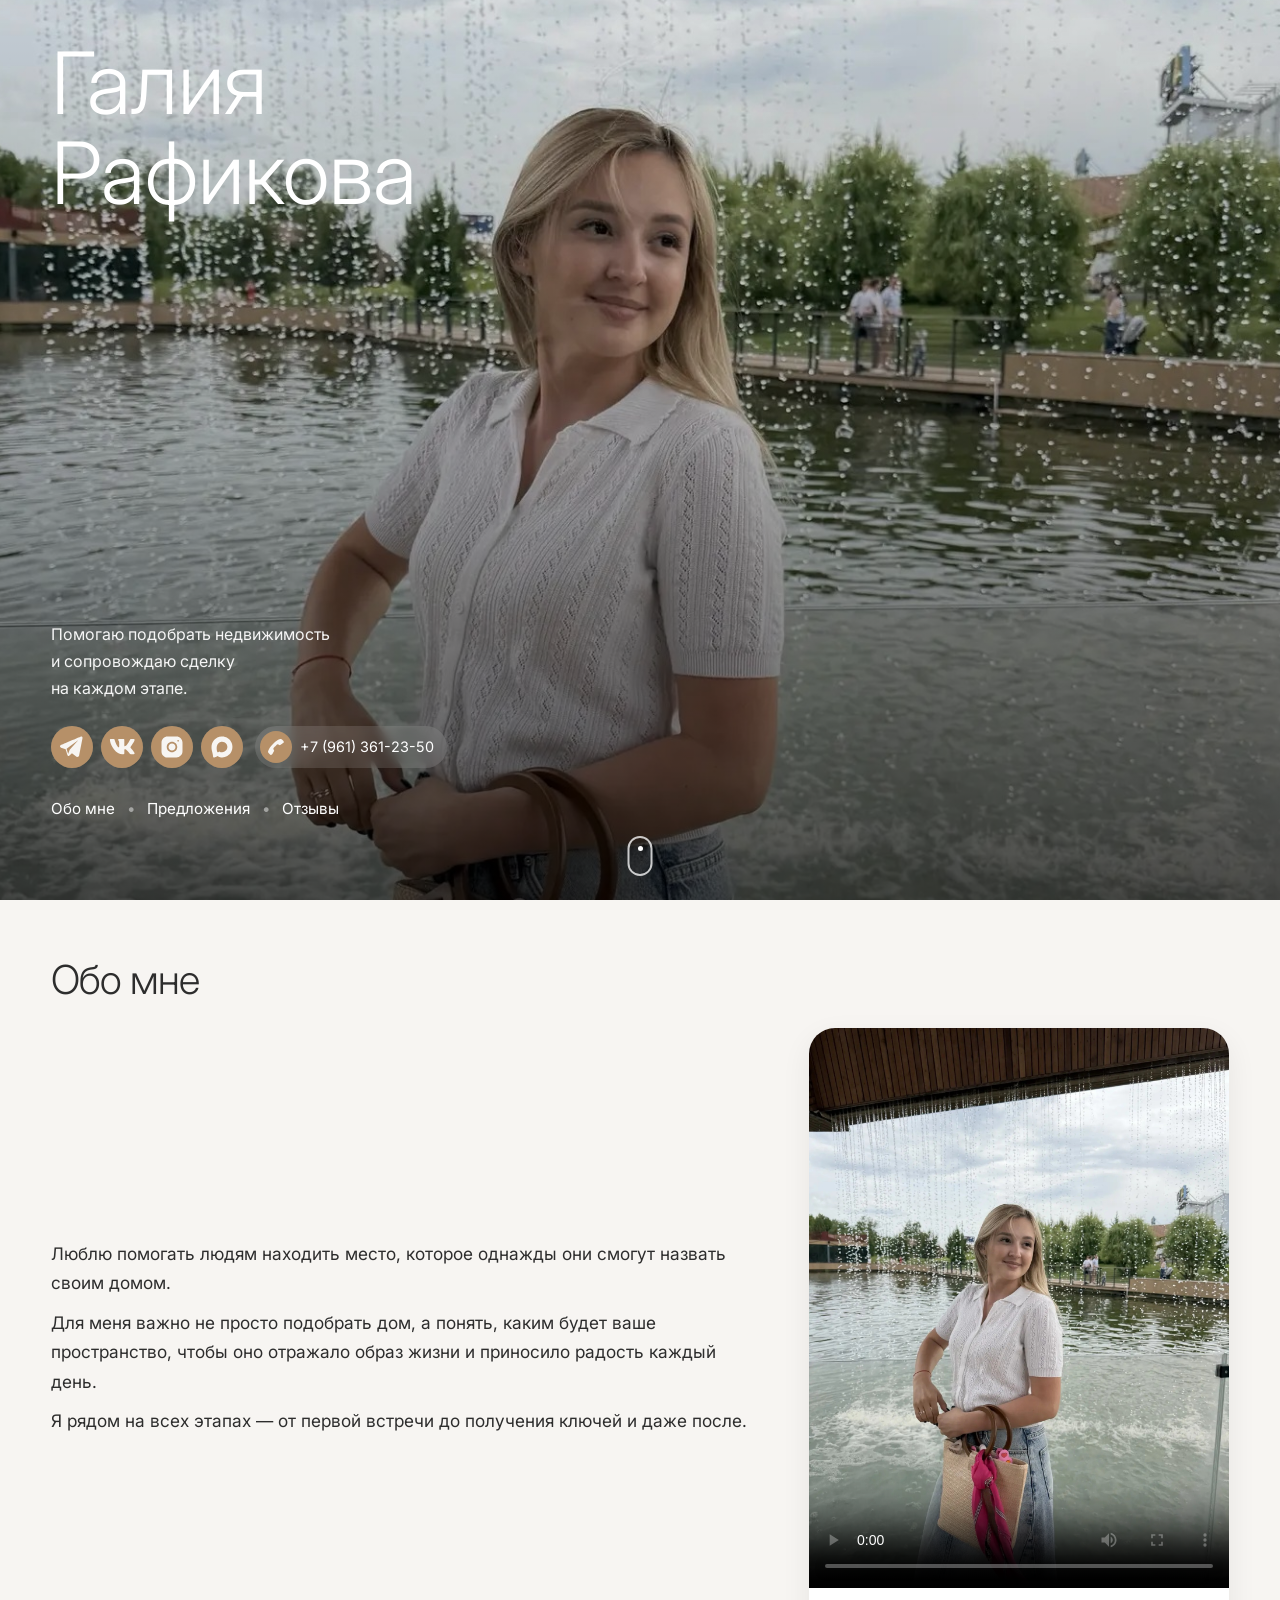
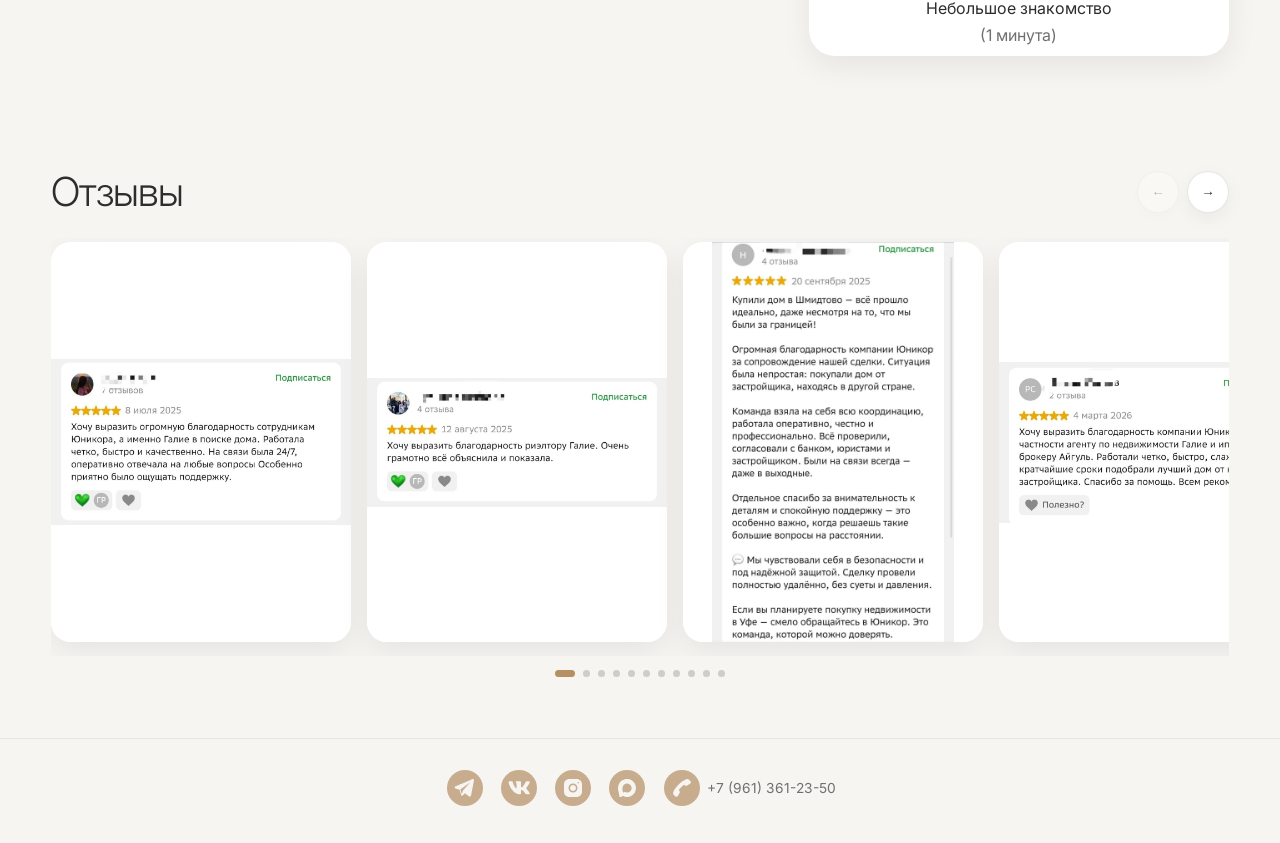
==== commit a0c38b9c: "Обновить версию скрипта отзывов" ====
--- a/index.html
+++ b/index.html
@@ -191,6 +191,6 @@
 
     <script src="script.js?v=4"></script>
     <script src="offers.js?v=4"></script>
-    <script src="reviews.js?v=2"></script>
+    <script src="reviews.js?v=3"></script>
 </body>
 </html>
